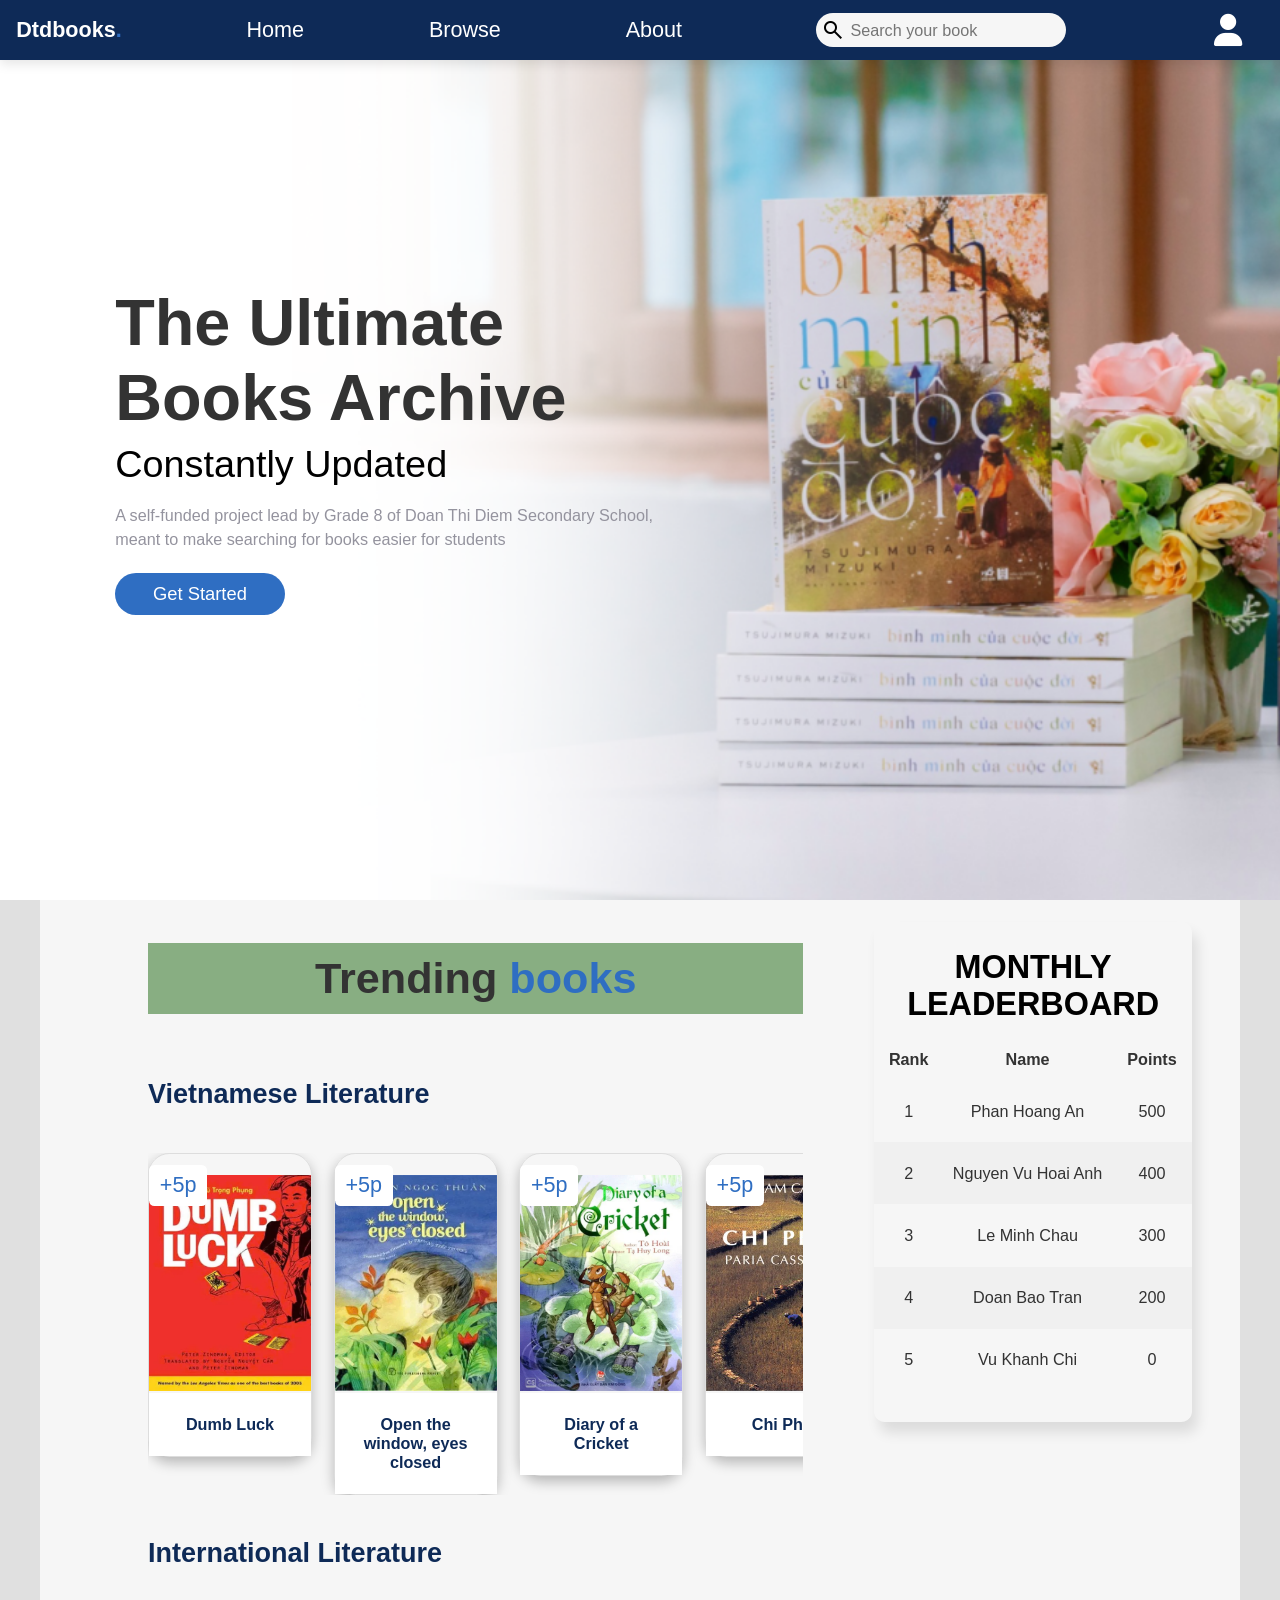
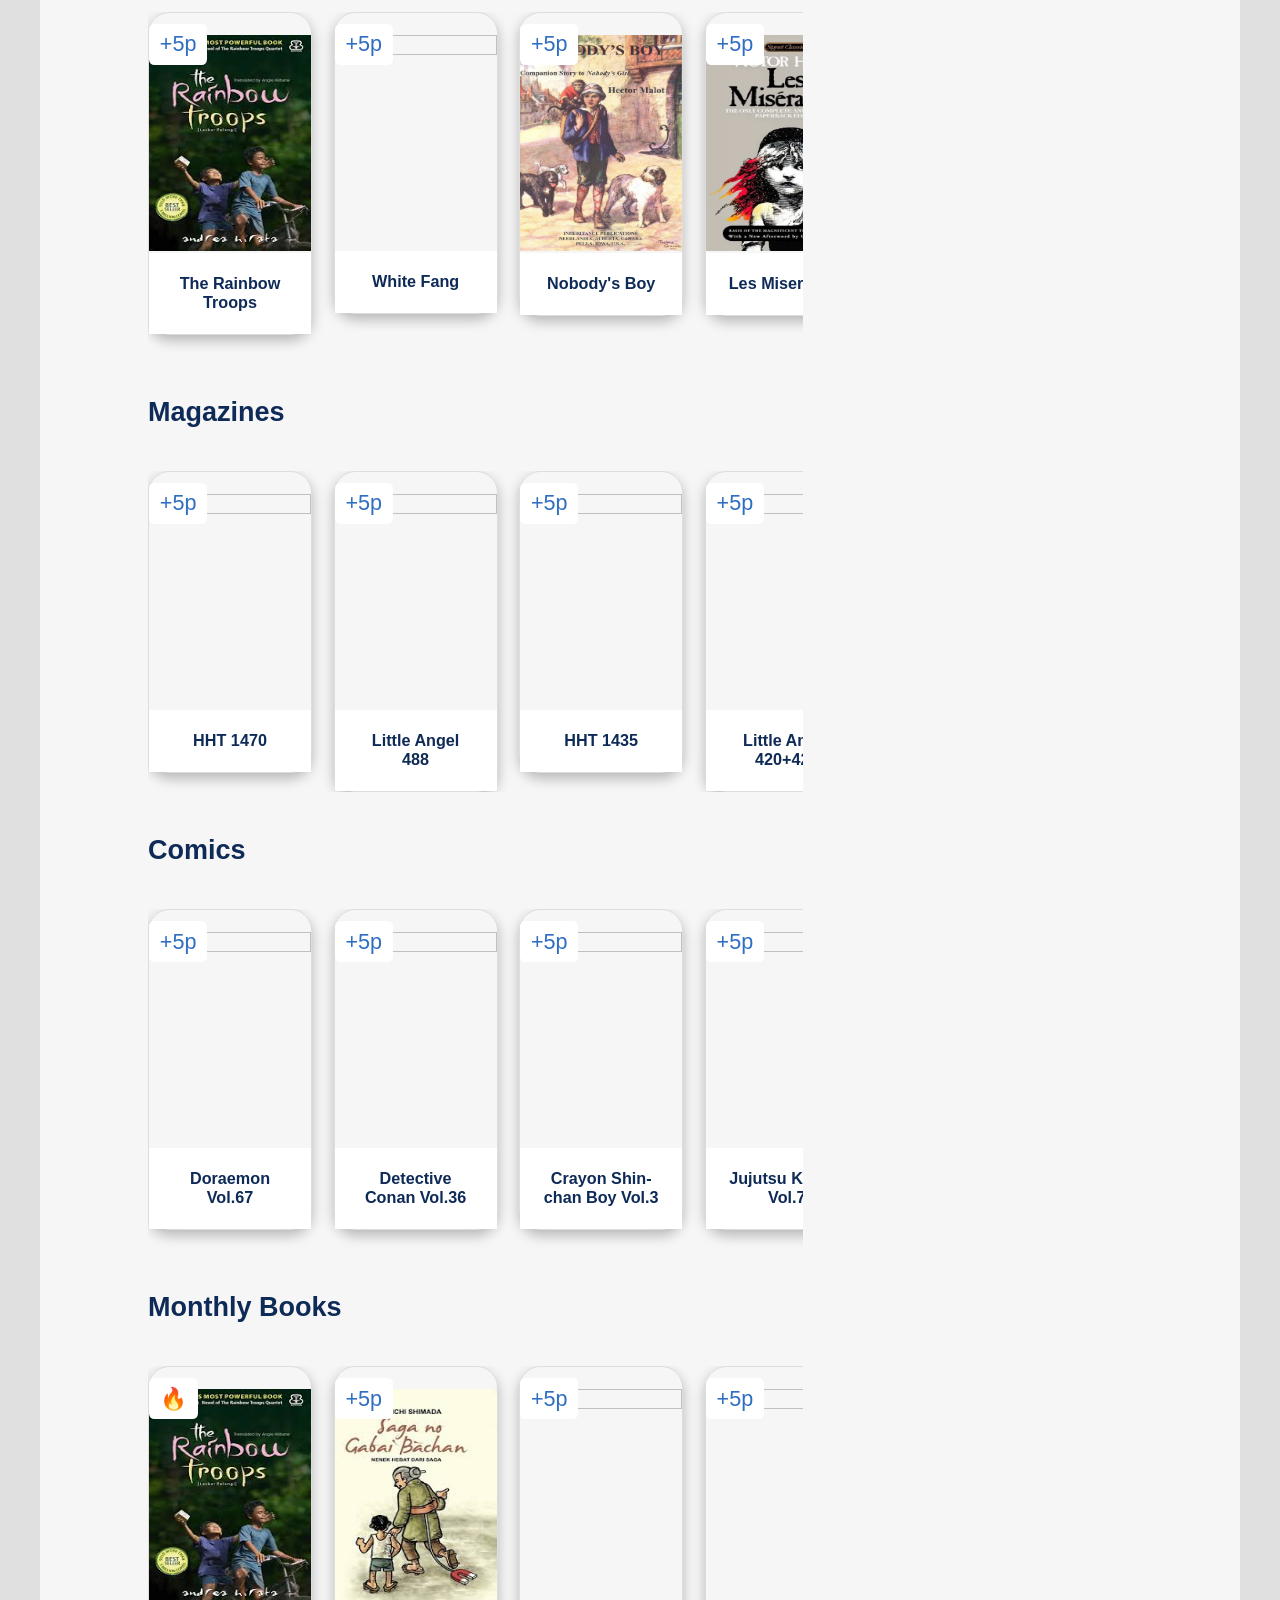
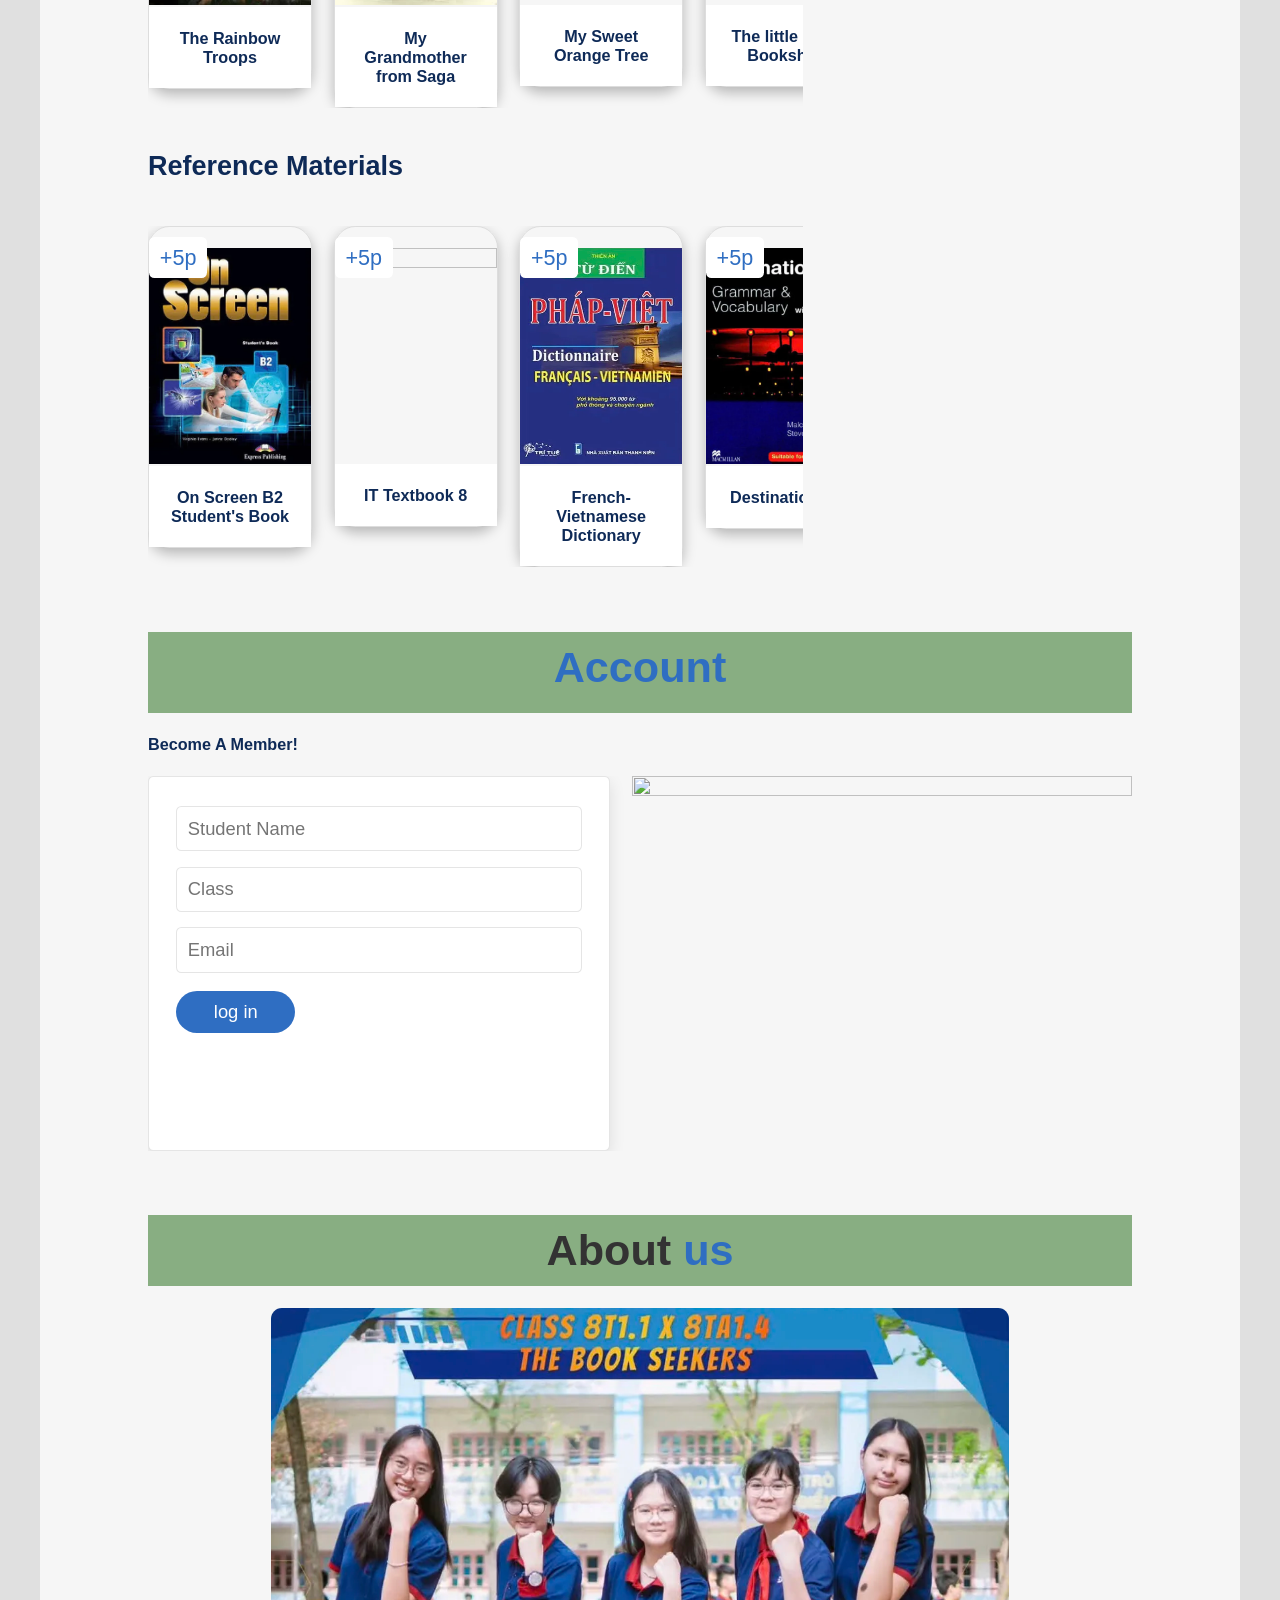
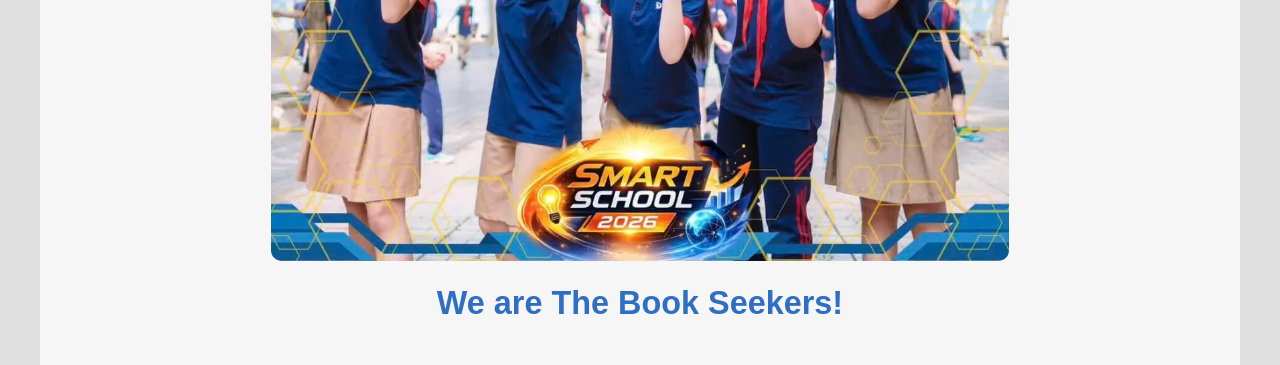
==== index.html @ 17047d12 "Add files via upload" ====
<!DOCTYPE html>
<html lang="en">

<head>
    <meta charset="UTF-8">
    <meta http-equiv="X-UA-Compatiable" content="IE=edge">
    <meta name="viewport" content="width">
    <link rel="stylesheet" href="style.css">
    <link href="https://fonts.googleapis.com/icon?family=Material+Icons" rel="stylesheet">
    <link rel="stylesheet"
        href="https://fonts.googleapis.com/css2?family=Material+Symbols+Outlined:opsz,wght,FILL,GRAD@20..48,100..700,0..1,-50..200&icon_names=search" />
<link rel="stylesheet" href="https://cdnjs.cloudflare.com/ajax/libs/font-awesome/6.5.0/css/all.min.css">



</head>
<title> alo vu a vu </title>

<body>

    <header>

        <nav class="navbar">
            <a href="#" class="logo">Dtdbooks<span>.</span></a>
            <a href="#home">Home</a>

            <div class="dropdown">
                <div class="browse">
                    <a href="#browse">Browse</a>
                </div>
                <div class="cate">

                    <a href="#viet">Vietnamese Literature</a>
                    <a href="#inter">International Literature</a>
                    <a href="#magazine">Magazines</a>
                    <a href="#com">Comics</a>

                    <a href="#month">Monthly Books</a>
                    <a href="#ref">Reference Materials</a>



                </div>


            </div>
            <a href="#about">About</a>
            <form>

                <div class="search">

                    <span class="material-symbols-outlined">search</span>
                    <input class="search-input" type="search" placeholder="Search your book">
                </div>
            </form>
            <div class="icons">
                <a href="#acc" class="fas fa-user"></a>
            </div>
        </nav>

    </header>


    <section class="home" id="home">

        <div class="content">
            <h3>The Ultimate Books Archive</h3>
            <span> Constantly Updated</span>
            <p> A self-funded project lead by Grade 8 of Doan Thi Diem Secondary School,
                meant to make searching for books easier for students
            </p>
            <a href="#acc" class="btn">Get Started</a>

        </div>

    </section>

    <div class="major">


        <section class="browse" id="browse">

            <div class="meow">
                <div class="scroll">
                    <h1 class="heading">
                        Trending <span>books</span>
                    </h1>


                    <div class="cate" id="viet">
                        <h1> Vietnamese Literature</h1>

                    </div>
                    <div class="test">

                        <div class="boxcontainer">
                            <div class="box">
                                <div class="image">
                                    <span class="quantity">+5p</span>
                                    <img src="images/luck.webp" alt="">
                                    <div class="icons">
                                    </div>
                                    <div class="content">
                                        <a href="index2.html" class=""> Detail </a>
                                        <h3> Dumb Luck</h3>



                                    </div>
                                </div>
                            </div>

                        </div>
                        <div class="boxcontainer">
                            <div class="box">
                                <div class="image">
                                    <span class="quantity">+5p</span>
                                    <img src="images/open.webp" alt="">
                                    <div class="icons">
                                    </div>
                                    <div class="content">
                                        <a href="index2.html" class=""> Detail </a>
                                        <h3> Open the window, eyes closed </h3>



                                    </div>
                                </div>
                            </div>

                        </div>
                        <div class="boxcontainer">
                            <div class="box">
                                <div class="image">
                                    <span class="quantity">+5p</span>
                                    <img src="images/diary.webp" alt="">
                                    <div class="icons">
                                    </div>
                                    <div class="content">
                                        <a href="index2.html" class=""> Detail </a>
                                        <h3> Diary of a Cricket</h3>



                                    </div>
                                </div>
                            </div>

                        </div>

                        <div class="boxcontainer">
                            <div class="box">
                                <div class="image">
                                    <span class="quantity">+5p</span>
                                    <img src="images/chipheo.jpg" alt="">
                                    <div class="icons">
                                    </div>
                                    <div class="content">
                                        <a href="#" class=""> Detail </a>
                                        <h3> Chi Pheo </h3>
                                    </div>
                                </div>
                            </div>

                        </div>

                        <div class="boxcontainer">
                            <div class="box">
                                <div class="image">
                                    <span class="quantity">+5p</span>
                                    <img src="https://cornellpress-us.imgix.net/covers/9781501778032.jpg?auto=format&w=298"
                                        alt="">
                                    <div class="icons">
                                    </div>
                                    <div class="content">
                                        <a href="#" class=""> Detail </a>
                                        <h3> Lights Out </h3>


                                    </div>
                                </div>
                            </div>
                        </div>

                        <div class="boxcontainer">
                            <div class="box">
                                <div class="image">
                                    <span class="quantity">+5p</span>
                                    <img src="https://cdn1.fahasa.com/media/catalog/product/i/_/i_see_yellow_flowers_in_the_green_grass_1_2019_02_20_10_49_32.jpg"
                                        alt="">
                                    <div class="icons">
                                    </div>
                                    <div class="content">
                                        <a href="index2.html" class=""> Detail </a>
                                        <h3> I see yellow flowers in the green grass </h3>
                                    </div>
                                </div>
                            </div>

                        </div>

                        <div class="boxcontainer">
                            <div class="box">
                                <div class="image">
                                    <span class="quantity">+5p</span>
                                    <img src="https://image.vietnamnews.vn/uploadvnnews/Article/2025/4/8/415823_5133430143132093_image.png"
                                        alt="">
                                    <div class="icons">
                                    </div>
                                    <div class="content">
                                        <a href="#" class=""> Detail </a>
                                        <h3> Tale Of Kieu </h3>
                                    </div>
                                </div>
                            </div>

                        </div>
                        <div class="boxcontainer">
                            <div class="box">
                                <div class="image">
                                    <span class="quantity">+5p</span>
                                    <img src="images/ticket.jpg" alt="">
                                    <div class="icons">
                                    </div>
                                    <div class="content">
                                        <a href="index2.html" class=""> Detail </a>
                                        <h3> Ticket to Childhood</h3>
                                    </div>
                                </div>
                            </div>

                        </div>

                        <svg xmlns="http://www.w3.org/2000/svg" height="24px" viewBox="0 -960 960 960" width="24px"
                            fill="#000000">
                            <path
                                d="m480-320 160-160-160-160-56 56 64 64H320v80h168l-64 64 56 56Zm0 240q-83 0-156-31.5T197-197q-54-54-85.5-127T80-480q0-83 31.5-156T197-763q54-54 127-85.5T480-880q83 0 156 31.5T763-763q54 54 85.5 127T880-480q0 83-31.5 156T763-197q-54 54-127 85.5T480-80Zm0-80q134 0 227-93t93-227q0-134-93-227t-227-93q-134 0-227 93t-93 227q0 134 93 227t227 93Zm0-320Z" />
                        </svg>
                    </div>
                    <div class="cate" id="inter">
                        <h1> International Literature</h1>

                    </div>

                    <div class="test">

                        <div class="boxcontainer">
                            <div class="box">
                                <div class="image">
                                    <span class="quantity">+5p</span>
                                    <img src="images/tro.jpg" alt="">
                                    <div class="icons">
                                    </div>
                                    <div class="content">
                                        <a href="index2.html" class=""> Detail </a>
                                        <h3> The Rainbow Troops</h3>



                                    </div>
                                </div>
                            </div>

                        </div>

                        <div class="boxcontainer">
                            <div class="box">
                                <div class="image">
                                    <span class="quantity">+5p</span>
                                    <img src="https://canonpress.com/cdn/shop/products/canon-classics-books-white-fang-29659360919600.jpg?v=1648601711"
                                        alt="">
                                    <div class="icons">
                                    </div>
                                    <div class="content">
                                        <a href="#" class=""> Detail </a>
                                        <h3> White Fang </h3>
                                    </div>
                                </div>
                            </div>

                        </div>
                        <div class="boxcontainer">
                            <div class="box">
                                <div class="image">
                                    <span class="quantity">+5p</span>
                                    <img src="images/boy.jpg" alt="">
                                    <div class="icons">
                                    </div>
                                    <div class="content">
                                        <a href="#" class=""> Detail </a>
                                        <h3> Nobody's Boy </h3>
                                    </div>
                                </div>
                            </div>

                        </div>
                        <div class="boxcontainer">
                            <div class="box">
                                <div class="image">
                                    <span class="quantity">+5p</span>
                                    <img src="images/les.webp" alt="">
                                    <div class="icons">
                                    </div>
                                    <div class="content">
                                        <a href="#" class=""> Detail </a>
                                        <h3> Les Miserables </h3>
                                    </div>
                                </div>
                            </div>

                        </div>
                        <div class="boxcontainer">
                            <div class="box">
                                <div class="image">
                                    <span class="quantity">+5p</span>
                                    <img src="images/tea.webp" alt="">
                                    <div class="icons">
                                    </div>
                                    <div class="content">
                                        <a href="#" class=""> Detail </a>
                                        <h3> One Liter of Tears </h3>
                                    </div>
                                </div>
                            </div>

                        </div>
                        <div class="boxcontainer">
                            <div class="box">
                                <div class="image">
                                    <span class="quantity">+5p</span>
                                    <img src="images/hary.jpg" alt="">
                                    <div class="icons">
                                    </div>
                                    <div class="content">
                                        <a href="#" class=""> Detail </a>
                                        <h3> Harry Potter and The Order Of Phoenix </h3>
                                    </div>
                                </div>
                            </div>

                        </div>

                        <div class="boxcontainer">
                            <div class="box">
                                <div class="image">
                                    <span class="quantity">+5p</span>
                                    <img src="images/pyra.webp" alt="">
                                    <div class="icons">
                                    </div>
                                    <div class="content">
                                        <a href="#" class=""> Detail </a>
                                        <h3> The Three-body Problem </h3>
                                    </div>
                                </div>
                            </div>

                        </div>

                        <div class="boxcontainer">
                            <div class="box">
                                <div class="image">
                                    <span class="quantity">+5p</span>
                                    <img src="images/idea.webp" alt="">
                                    <div class="icons">
                                    </div>
                                    <div class="content">
                                        <a href="#" class=""> Detail </a>
                                        <h3> The Shape Of Ideas </h3>


                                    </div>
                                </div>
                            </div>
                        </div>
                        <svg xmlns="http://www.w3.org/2000/svg" height="24px" viewBox="0 -960 960 960" width="24px"
                            fill="#000000">
                            <path
                                d="m480-320 160-160-160-160-56 56 64 64H320v80h168l-64 64 56 56Zm0 240q-83 0-156-31.5T197-197q-54-54-85.5-127T80-480q0-83 31.5-156T197-763q54-54 127-85.5T480-880q83 0 156 31.5T763-763q54 54 85.5 127T880-480q0 83-31.5 156T763-197q-54 54-127 85.5T480-80Zm0-80q134 0 227-93t93-227q0-134-93-227t-227-93q-134 0-227 93t-93 227q0 134 93 227t227 93Zm0-320Z" />
                        </svg>

                    </div>


                    <div class="cate" id="magazine">
                        <h1> Magazines</h1>

                    </div>
                    <div class="test">
                        <div class="boxcontainer">
                            <div class="box">
                                <div class="image">
                                    <span class="quantity">+5p</span>
                                    <img src="https://cdn.tienphong.vn/images/683c74d366f1afd7296f6153a54f32324538454b07db75593bd4dffe0b9f6c15db87296ebd557fa8237d5fbf5bb97489d2049b752b86e962960abadfe1833dd7c8085d3ff1bfcb77dbdb0f38144cab72/b31ef2cc-8835-481e-98c3-242d8e1a1d1d.png"
                                        alt="">
                                    <div class="icons">
                                    </div>
                                    <div class="content">
                                        <a href="#" class=""> Detail </a>
                                        <h3> HHT 1470 </h3>


                                    </div>
                                </div>
                            </div>
                        </div>
                        <div class="boxcontainer">
                            <div class="box">
                                <div class="image">
                                    <span class="quantity">+5p</span>
                                    <img src="https://cdn.tienphong.vn/images/a6bf4f60924201126af6849ca45a3980d222b678a5861818a459984651e42afe83f3a8da2ddb8895df883deef988b2bef3fb5b2b7feabf669f6c907433760f2b/ttn-6-9198.jpg"
                                        alt="">
                                    <div class="icons">
                                    </div>
                                    <div class="content">
                                        <a href="index2.html" class=""> Detail </a>
                                        <h3> Little Angel 488</h3>



                                    </div>
                                </div>
                            </div>

                        </div>

                        <div class="boxcontainer">
                            <div class="box">
                                <div class="image">
                                    <span class="quantity">+5p</span>
                                    <img src="https://cdn.tienphong.vn/images/a6bf4f60924201126af6849ca45a398089fa7e69b95d92baffbd81d21a34406cd1dcfc6413e3ee6627fc5b8cb1a3ce9e9a1320b1a99748bb39ddc75a52ac18b8/cover-1435-1-9962.jpg"
                                        alt="">
                                    <div class="icons">
                                    </div>
                                    <div class="content">
                                        <a href="#" class=""> Detail </a>
                                        <h3> HHT 1435</h3>
                                    </div>
                                </div>
                            </div>

                        </div>



                        <div class="boxcontainer">
                            <div class="box">
                                <div class="image">
                                    <span class="quantity">+5p</span>
                                    <img src="https://sg-test-11.slatic.net/p/573312dc82d1f3aaba6a34288b9e4ffe.jpg">
                                    <div class="icons">
                                    </div>
                                    <div class="content">
                                        <a href="#" class=""> Detail </a>
                                        <h3> Little Angel 420+421 </h3>
                                    </div>
                                </div>
                            </div>

                        </div>

                        <div class="boxcontainer">
                            <div class="box">
                                <div class="image">
                                    <span class="quantity">+5p</span>
                                    <img src="https://doccungcon.vn/wp-content/uploads/2024/07/z6462469963324_8c31281b8468ac142ddd65647955efcd.jpg"
                                        alt="">
                                    <div class="icons">
                                    </div>
                                    <div class="content">
                                        <a href="#" class=""> Detail </a>
                                        <h3> NDCH 12 </h3>
                                    </div>
                                </div>
                            </div>
                        </div>
                        <svg xmlns="http://www.w3.org/2000/svg" height="24px" viewBox="0 -960 960 960" width="24px"
                            fill="#000000">
                            <path
                                d="m480-320 160-160-160-160-56 56 64 64H320v80h168l-64 64 56 56Zm0 240q-83 0-156-31.5T197-197q-54-54-85.5-127T80-480q0-83 31.5-156T197-763q54-54 127-85.5T480-880q83 0 156 31.5T763-763q54 54 85.5 127T880-480q0 83-31.5 156T763-197q-54 54-127 85.5T480-80Zm0-80q134 0 227-93t93-227q0-134-93-227t-227-93q-134 0-227 93t-93 227q0 134 93 227t227 93Zm0-320Z" />
                        </svg>

                    </div>

                    <div class="cate" id="com">
                        <h1> Comics</h1>

                    </div>

                    <div class="test">

                        <div class="boxcontainer">
                            <div class="box">
                                <div class="image">
                                    <span class="quantity">+5p</span>
                                    <img src="https://m.media-amazon.com/images/I/81EEDbf-ScL._UF1000,1000_QL80_.jpg"
                                        alt="">
                                    <div class="icons">
                                    </div>
                                    <div class="content">
                                        <a href="index2.html" class=""> Detail </a>
                                        <h3> Doraemon Vol.67</h3>



                                    </div>
                                </div>
                            </div>

                        </div>

                        <div class="boxcontainer">
                            <div class="box">
                                <div class="image">
                                    <span class="quantity">+5p</span>
                                    <img src="https://cdn1.fahasa.com/media/flashmagazine/images/page_images/163619/2021_10_13_14_15_18_1-390x510.jpg"
                                        alt="">
                                    <div class="icons">
                                    </div>
                                    <div class="content">
                                        <a href="#" class=""> Detail </a>
                                        <h3> Detective Conan Vol.36</h3>
                                    </div>
                                </div>
                            </div>

                        </div>
                        <div class="boxcontainer">
                            <div class="box">
                                <div class="image">
                                    <span class="quantity">+5p</span>
                                    <img src="https://d29xot63vimef3.cloudfront.net/image/crayon-shin-chan/1-1.jpg"
                                        alt="">
                                    <div class="icons">
                                    </div>
                                    <div class="content">
                                        <a href="#" class=""> Detail </a>
                                        <h3> Crayon Shin-chan Boy Vol.3 </h3>
                                    </div>
                                </div>
                            </div>

                        </div>
                        <div class="boxcontainer">
                            <div class="box">
                                <div class="image">
                                    <span class="quantity">+5p</span>
                                    <img src="https://m.media-amazon.com/images/I/81+8PTZHyiL._AC_UF1000,1000_QL80_.jpg"
                                        alt="">
                                    <div class="icons">
                                    </div>
                                    <div class="content">
                                        <a href="#" class=""> Detail </a>
                                        <h3> Jujutsu Kaisen Vol.7 </h3>
                                    </div>
                                </div>
                            </div>

                        </div>
                        <div class="boxcontainer">
                            <div class="box">
                                <div class="image">
                                    <span class="quantity">+5p</span>
                                    <img src="https://encrypted-tbn0.gstatic.com/images?q=tbn:ANd9GcTlr-a3aCUBAcVHvzgT3GgNZ3cpSbAdifsqqg&s"
                                        alt="">
                                    <div class="icons">
                                    </div>
                                    <div class="content">
                                        <a href="#" class=""> Detail </a>
                                        <h3> Blue Lock Vol.6 </h3>
                                    </div>
                                </div>
                            </div>

                        </div>
                        <div class="boxcontainer">
                            <div class="box">
                                <div class="image">
                                    <span class="quantity">+5p</span>
                                    <img src="https://d28hgpri8am2if.cloudfront.net/book_images/onix/cvr9781974751815/frieren-beyond-journeys-end-vol-12-9781974751815_lg.jpg"
                                        alt="">
                                    <div class="icons">
                                    </div>
                                    <div class="content">
                                        <a href="#" class=""> Detail </a>
                                        <h3> Fieren Vol.12</h3>
                                    </div>
                                </div>
                            </div>

                        </div>

                        <div class="boxcontainer">
                            <div class="box">
                                <div class="image">
                                    <span class="quantity">+5p</span>
                                    <img src="https://cdn2.penguin.com.au/covers/original/9781646091362.jpg" alt="">
                                    <div class="icons">
                                    </div>
                                    <div class="content">
                                        <a href="#" class=""> Detail </a>
                                        <h3> The Apothecary Diaries Vol.10 </h3>
                                    </div>
                                </div>
                            </div>

                        </div>

                        <div class="boxcontainer">
                            <div class="box">
                                <div class="image">
                                    <span class="quantity">+5p</span>
                                    <img src="https://upload.wikimedia.org/wikipedia/vi/c/c7/Naruto_Volume_1_manga_cover.jpg"
                                        alt="">
                                    <div class="icons">
                                    </div>
                                    <div class="content">
                                        <a href="#" class=""> Detail </a>
                                        <h3> Naruto Vol.1 </h3>


                                    </div>
                                </div>
                            </div>
                        </div>

                        <svg xmlns="http://www.w3.org/2000/svg" height="24px" viewBox="0 -960 960 960" width="24px"
                            fill="#000000">
                            <path
                                d="m480-320 160-160-160-160-56 56 64 64H320v80h168l-64 64 56 56Zm0 240q-83 0-156-31.5T197-197q-54-54-85.5-127T80-480q0-83 31.5-156T197-763q54-54 127-85.5T480-880q83 0 156 31.5T763-763q54 54 85.5 127T880-480q0 83-31.5 156T763-197q-54 54-127 85.5T480-80Zm0-80q134 0 227-93t93-227q0-134-93-227t-227-93q-134 0-227 93t-93 227q0 134 93 227t227 93Zm0-320Z" />
                        </svg>

                    </div>



                    <div class="cate" id="month">
                        <h1> Monthly Books</h1>

                    </div>


                    <div class="test">
                        <div class="boxcontainer">
                            <div class="box">
                                <div class="image">
                                    <span class="quantity">🔥</span>
                                    <img src="images/tro.jpg" alt="">
                                    <div class="icons">
                                    </div>
                                    <div class="content">
                                        <a href="index2.html" class=""> Detail </a>
                                        <h3> The Rainbow Troops</h3>



                                    </div>
                                </div>
                            </div>

                        </div>

                        <div class="boxcontainer">
                            <div class="box">
                                <div class="image">
                                    <span class="quantity">+5p</span>
                                    <img src="images/sagaa.jpg" alt="">
                                    <div class="icons">
                                    </div>
                                    <div class="content">
                                        <a href="index2.html" class=""> Detail </a>
                                        <h3> My Grandmother from Saga </h3>
                                    </div>
                                </div>
                            </div>

                        </div>
                        <div class="boxcontainer">
                            <div class="box">
                                <div class="image">
                                    <span class="quantity">+5p</span>
                                    <img src="https://encrypted-tbn0.gstatic.com/images?q=tbn:ANd9GcTRPU1YBmTuBtHHiaC0I5-YRYXrhJ85Dbkx4Q&s"
                                        alt="">
                                    <div class="icons">
                                    </div>
                                    <div class="content">
                                        <a href="#" class=""> Detail </a>
                                        <h3> My Sweet Orange Tree </h3>
                                    </div>
                                </div>
                            </div>

                        </div>

                        <div class="boxcontainer">
                            <div class="box">
                                <div class="image">
                                    <span class="quantity">+5p</span>
                                    <img src="https://bizweb.dktcdn.net/thumb/grande/100/326/228/products/the-little-paris-bookshop-by-nina-george-bookwormhanoi.jpg?v=1665649225863"
                                        alt="">
                                    <div class="icons">
                                    </div>
                                    <div class="content">
                                        <a href="#" class=""> Detail </a>
                                        <h3> The little Paris Bookshop </h3>
                                    </div>
                                </div>
                            </div>

                        </div>

                        <div class="boxcontainer">
                            <div class="box">
                                <div class="image">
                                    <span class="quantity">+5p</span>
                                    <img src="https://encrypted-tbn0.gstatic.com/images?q=tbn:ANd9GcQ7Wo_svPwN4YYObSa07T389zizXkldLSIV2A&s"
                                        alt="">
                                    <div class="icons">
                                    </div>
                                    <div class="content">
                                        <a href="#" class=""> Detail </a>
                                        <h3> The Lost Library </h3>


                                    </div>
                                </div>
                            </div>
                        </div>
                       <svg xmlns="http://www.w3.org/2000/svg" height="24px" viewBox="0 -960 960 960" width="24px" fill="#000000"><path d="m480-320 160-160-160-160-56 56 64 64H320v80h168l-64 64 56 56Zm0 240q-83 0-156-31.5T197-197q-54-54-85.5-127T80-480q0-83 31.5-156T197-763q54-54 127-85.5T480-880q83 0 156 31.5T763-763q54 54 85.5 127T880-480q0 83-31.5 156T763-197q-54 54-127 85.5T480-80Zm0-80q134 0 227-93t93-227q0-134-93-227t-227-93q-134 0-227 93t-93 227q0 134 93 227t227 93Zm0-320Z"/></svg>


                    </div>





                    <div class="cate" id="ref">
                        <h1> Reference Materials</h1>

                    </div>

                    <div class="test">
                        <div class="boxcontainer">
                            <div class="box">
                                <div class="image">
                                    <span class="quantity">+5p</span>
                                    <img src="images/screen.webp" alt="">
                                    <div class="icons">
                                    </div>
                                    <div class="content">
                                        <a href="#" class=""> Detail </a>
                                        <h3> On Screen B2 Student's Book </h3>
                                    </div>
                                </div>
                            </div>

                        </div>


                        <div class="boxcontainer">
                            <div class="box">
                                <div class="image">
                                    <span class="quantity">+5p</span>
                                    <img src="https://cdn1.fahasa.com/media/flashmagazine/images/page_images/tin_hoc_8_ct_n3/2023_07_12_09_39_45_1-390x510.jpg"
                                        alt="">
                                    <div class="icons">
                                    </div>
                                    <div class="content">
                                        <a href="#" class=""> Detail </a>
                                        <h3> IT Textbook 8 </h3>
                                    </div>
                                </div>
                            </div>

                        </div>

                        <div class="boxcontainer">
                            <div class="box">
                                <div class="image">
                                    <span class="quantity">+5p</span>
                                    <img src="images/fre.webp" alt="">
                                    <div class="icons">
                                    </div>
                                    <div class="content">
                                        <a href="#" class=""> Detail </a>
                                        <h3> French-Vietnamese Dictionary </h3>
                                    </div>
                                </div>
                            </div>

                        </div>

                        <div class="boxcontainer">
                            <div class="box">
                                <div class="image">
                                    <span class="quantity">+5p</span>
                                    <img src="images/b2.webp" alt="">
                                    <div class="icons">
                                    </div>
                                    <div class="content">
                                        <a href="#" class=""> Detail </a>
                                        <h3> Destination B2 </h3>
                                    </div>
                                </div>
                            </div>

                        </div>



                        <div class="boxcontainer">
                            <div class="box">
                                <div class="image">
                                    <span class="quantity">+5p</span>
                                    <img src="https://encrypted-tbn0.gstatic.com/images?q=tbn:ANd9GcSLKEqlO5trPlgWidixOHK_Cze-U8W9rINq4A&s"
                                        alt="">
                                    <div class="icons">
                                    </div>
                                    <div class="content">
                                        <a href="index4.html" class=""> Detail </a>
                                        <h3> PE Textbook 8</h3>



                                    </div>
                                </div>
                            </div>

                        </div>



                        <div class="boxcontainer">
                            <div class="box">
                                <div class="image">
                                    <span class="quantity">+5p</span>
                                    <img src="images/dic.jpg" alt="">
                                    <div class="icons">
                                    </div>
                                    <div class="content">
                                        <a href="#" class=""> Detail </a>
                                        <h3> English-Vietnamese Dictionary </h3>
                                    </div>
                                </div>
                            </div>

                        </div>
                        <div class="boxcontainer">
                            <div class="box">
                                <div class="image">
                                    <span class="quantity">+5p</span>
                                    <img src="images/van.jpg" alt="">
                                    <div class="icons">
                                    </div>
                                    <div class="content">
                                        <a href="#" class=""> Detail </a>
                                        <h3> Literature Textbook 8 </h3>
                                    </div>
                                </div>
                            </div>

                        </div>

                        <div class="boxcontainer">
                            <div class="box">
                                <div class="image">
                                    <span class="quantity">+5p</span>
                                    <img src="images/jap.webp" alt="">
                                    <div class="icons">
                                    </div>
                                    <div class="content">
                                        <a href="#" class=""> Detail </a>
                                        <h3> Japanese-Vietnamese Dictionary </h3>


                                    </div>
                                </div>
                            </div>
                        </div>



                       <svg xmlns="http://www.w3.org/2000/svg" height="24px" viewBox="0 -960 960 960" width="24px" fill="#000000"><path d="m480-320 160-160-160-160-56 56 64 64H320v80h168l-64 64 56 56Zm0 240q-83 0-156-31.5T197-197q-54-54-85.5-127T80-480q0-83 31.5-156T197-763q54-54 127-85.5T480-880q83 0 156 31.5T763-763q54 54 85.5 127T880-480q0 83-31.5 156T763-197q-54 54-127 85.5T480-80Zm0-80q134 0 227-93t93-227q0-134-93-227t-227-93q-134 0-227 93t-93 227q0 134 93 227t227 93Zm0-320Z"/></svg>


                    </div>


                </div>

                <aside class="leaderboard">
                    <div class="header">
                        <h1>MONTHLY LEADERBOARD</h1>
                    </div>
                    <table>
                        <thead>
                            <tr>
                                <th>Rank </th>

                                <th>Name </th>
                                <th>Points </th>

                            </tr>
                        </thead>
                        <tbody>
                            <tr>
                                <td class="Rank">1</td>
                                <td class="Name">Phan Hoang An</td>
                                <td class="Points">500</td>
                            </tr>
                            <tr>
                                <td class="Rank">2</td>
                                <td class="Name">Nguyen Vu Hoai Anh</td>
                                <td class="Points">400</td>
                            </tr>
                            <tr>
                                <td class="Rank">3</td>
                                <td class="Name">Le Minh Chau</td>
                                <td class="Points">300</td>
                            </tr>

                            <tr>
                                <td class="Rank">4</td>
                                <td class="Name">Doan Bao Tran</td>
                                <td class="Points">200</td>
                            </tr>
                            <tr>
                                <td class="Rank">5</td>
                                <td class="Name">Vu Khanh Chi</td>
                                <td class="Points">0</td>
                            </tr>

                        </tbody>

                    </table>


                </aside>
            </div>
        </section>



        <section class="acc" id="acc">

            <h1 class="heading"> <span> Account </span> </h1>
            <h1>Become A Member!</h1>
            <div class="row">
                <div class="test">
                    <form action="">
                        <input type="text" placeholder="Student Name" class="box">
                        <input type="class" placeholder="Class" class="box">
                        <input type="email" placeholder="Email" class="box">
                        <input type="reset" value="log in" class="btn">
                    </form>
                    <div class="image">

                        <img src="https://img.freepik.com/free-vector/woman-relaxing-home-girl-drinking-hot-tea-reading-book-armchair-flat-vector-illustration-leisure-evening-literature_74855-8684.jpg" alt="">
                    </div>

                </div>


            </div>



        </section>

        <section class="about" id="about">
            <h1 class="heading"> About <span> us </span> </h1>
            <div class="row">
                <div class="video-container">
                    <video src="images/da cap 1.mov" loop autoplay muted></video>
                </div>
                <div class="piccont">
                    <img src="images/tuff.webp">
                </div>

                <div class="content">
                    <div class="title">
                        <h1> We are The Book Seekers!</h1>
                    </div>
                </div>

            </div>
        </section>


    </div>

</body>

</html>
---- style.css ----
:root {
    --navy: #0e2a57;
    --blue: #2f6ec2;
    --sky: #bba690;
    --title: #ffffff;
}

* {
    margin: 0;
    padding: 0;
    box-sizing: border-box;
    font-family: Verdana, Geneva, Tahoma, sans-serif;
    outline: none;
    border: none;
    text-decoration: none;
    transition: .2s linear;
}

html {
    font-size: 67.5%;
    scroll-behavior: smooth;
    scroll-padding-top: 6rem;
    overflow-x: hidden;
}



section {
    padding: 2rem 9%;
}

.btn {
    display: inline-block;
    margin-top: 1rem;
    border-radius: 5rem;
    background: #2f6ec2;
    color: #fff;
    padding: .9rem 3.5rem;
    cursor: pointer;
    font-size: 1.7rem;
    transition-duration: .2s;
}

.btn:hover {
    background: var(--navy);
}

.heading {
    text-align: center;
    font-size: 4rem;
    color: #333;
    padding: 1rem;
    margin: 2rem 0;
    background: rgba(55, 121, 44, 0.573)
}

.heading span {

    color: var(--blue)
}




header {
    position: fixed;
    top: 0;
    left: 0;
    right: 0;
    display: flex;
    align-items: center;
    justify-content: space-between;
    z-index: 1000;
    box-shadow: 0 .5rem 1rem rgba(0, 0, 0, 0.1);
}

header .logo {
    font-size: 3rem;
    color: #333;
    font-weight: bolder;
}


header .logo span {
    color: var(--blue);
}

.navbar {
    display: flex;
    justify-content: space-between;
    align-items: center;
    text-align: center;
    width: 100%;
    height: 60px;
    background: var(--navy);
    box-shadow: #333;
}

.navbar a {
    font-size: 2rem;
    padding: 0 1.5rem;
    color: #ffffff;
    background-color: var(--navy);
}

.navbar a:hover {
    color: var(--blue);
    transform: translateX(4px);

}

.dropdown .cate {
    transform: translateY(-199px);
    transition: all 0.4s ease;
    position: absolute;
    top: 100%;
    background-color: var(--navy);
    text-align: left;
    box-shadow: 2px 2px 5px rgba(0, 0, 0, 0.293);
    opacity: 0;
}


.navbar .dropdown:hover .cate {
    display: block;
    transform: translateY(0);
    opacity: 1;

}

.navbar .dropdown .cate a {
    display: block;
    padding: 7px 15px;

}


.icons a {
    font-size: 3rem;
    color: #ffffff;
    margin-right: 2rem;
}


header #toggler {

    display: none;
}

header .fa-bars {

    font-size: 3rem;
    color: #333;
    border-radius: .5rem;
    padding: .5rem 1.5rem;
    cursor: pointer;
    border: .1rem solid rgba(0, 0, 0, .3);
    display: none;
}

.home {
    display: flex;
    align-items: center;
    min-height: 100vh;
    background: url(images/op.webp) no-repeat;
    background-size: cover;
    background-position: center;

}

.home .content {
    max-width: 50rem;
}

.home .content h3 {
    font-size: 6rem;
    color: #333;
}

.home .content span {
    font-size: 3.5rem;
    color: var(--pink);
    padding: 1rem 0;
    line-height: 1.5;
}

.home .content p {
    font-size: 1.5rem;
    color: #94939e;
    padding: 1rem 0;
    line-height: 1.5;
}


.about .row .video-container {
    display: none;
}


.about .row .piccont {
    text-align: center;
    flex: 1 1 40px;

}

.about .row .content .title h1 {
    font-size: 3rem;
    color: var(--blue);
    padding: 2rem 0;
    text-align: center;
}

.piccont img {
    width: 75%;
    aspect-ratio: 4/3;
    border-radius: 1rem;
}


.test .boxcontainer .image .quantity {
    position: absolute;
    top: 1rem;
    padding: .7rem 1rem;
    font-size: 2rem;
    color: var(--blue);
    background: rgb(255, 255, 255);
    z-index: 1;
    border-radius: .5rem;
}

.browse .boxcontainer:hover {
    transform: scale(1.07);
    cursor: pointer;
}



.acc .row {
    display: flex;
    flex-wrap: wrap;
    gap: 1.5rem;

}

.row .test form {
    flex: 1 1 40rem;
    padding: 2rem 2.5rem;
    box-shadow: 0 .5rem 1.5rem rgba(0, 0, 0, .1);
    border: .1rem solid rgba(0, 0, 0, .1);
    background: #fff;
    border-radius: .5rem;
    max-height: fit-content;

}

.acc h1 {
    color: var(--navy);
    padding-bottom: 2rem;
}

.row .image {
    aspect-ratio: 4/3;

}

.row .image img {
    width: 500px;
    aspect-ratio: 16/9;
}

.row form .box {
    width: 100%;
    padding: 1rem;
    font-size: 1.7rem;
    color: #333;
    text-transform: none;
    border: .1rem solid rgba(0, 0, 0, .1);
    border-radius: .5rem;
    margin: .7rem 0;


}

.row form .box:focus {
    border-color: #4284ee;
}


.bcm {
    top: 0;
    left: 0;
    right: 0;
    display: flex;
    align-items: center;
    position: sticky;
    z-index: 1000;
    margin-bottom: 70px;
    justify-content: space-between;
    display: flex;
    align-items: center;
    text-align: center;
    width: 100%;
    height: 60px;
    background: var(--navy);
    box-shadow: #333;
    box-shadow: 0 .5rem 1.5rem rgba(0, 0, 0, .1);


}

.bcm .usre span {
    font-size: 2rem;
    color: #ffffff;
}

.bcm h1 {
    font-size: 3rem;
    color: #ff0000;

}

.bcm a {
    font-size: 2rem;
    padding: 0 1.5rem;
    color: #fff;
    font-weight: bold;
}

.bcm .logo span {
    color: blue;
}



.book .boxcont {
    box-shadow: 0 .5rem 1.2rem rgba(0, 0, 0, .1);
    border-radius: 2rem;
    border: .1rem solid rgba(0, 0, 0, 0.218);
    position: relative;
    display: flex;

}

.boxcont .image img {
    position: relative;
    width: 30rem;
    height: auto;
    aspect-ratio: 3/4;
    padding: 2rem;
    border-radius: 30px;
}

.boxcont .info {
    position: relative;
    font-size: 2rem;
    padding: 2rem;

}

.info .rating {
    padding: 1rem 0;
    position: relative;
    color: #ff7b00e1;


}

.boxcont .code {
    font-size: 4rem;
    display: flex;
    color: var(--blue);
    padding-top: 2rem;
}

.boxcont .info .guide a {
    position: relative;
    font-size: 2rem;
    color: var(--blue);
    padding-top: 5rem;

}

.boxcont .info .guide:hover a {
    color: #ff0000;
}

.info .sum h3 {
    padding: 1rem 0;
    padding-top: 3rem;

}

.info .sum .show p {
    position: relative;
    background-color: #ffffff;
    font-size: 1.5rem;
    padding: 1rem;
    box-shadow: 0 .5rem 1.2rem rgba(0, 0, 0, .1);

}

.book .info .author span {
    color: #0e2a57;
    padding: 3rem 0;
    position: relative;
}

.info .sum .show p span {
    color: #ff0000;
}

.info .sum .no p {
    display: none;
    position: absolute;
    background-color: #ffffff;
    font-size: 1.5rem;
    padding: 1rem;
    transform: translateY(-12px);
    box-shadow: 0 .5rem 1.2rem rgba(0, 0, 0, .1);

}

.info .sum:hover .no p {
    display: flex;
    transition: cubic-bezier(0.075, 0.82, 0.165, 1);
}

.book {
    position: relative;
    margin-top: -40px;
}


.book .review h1 {
    font-size: 4rem;
    padding: 1rem 0;
    padding-top: 5rem;
}

.book .review {
    display: flex;
    justify-content: space-between;
    align-items: center;
}

.book .review .star span {
    position: relative;
    font-size: 3rem;
    padding: 1rem 0;
    padding-top: 3rem;
    color: rgba(255, 123, 0, 0.881);

}


.comment {
    margin-bottom: 50px;
    box-shadow: 0 .5rem 1.2rem rgba(0, 0, 0, .1);
    border-radius: 2rem;
    border: .1rem solid rgba(0, 0, 0, .1);
    margin-top: 50px;

    padding: 1rem;
    border-radius: 12px;
}

.comment .up {
    display: flex;
    justify-content: space-between;
    position: relative;
}


.comment .up .username span {
    padding-left: 1rem;
    font-size: 25px;
    font-weight: bold;
    color: #e97373;
}

.comment .up .username1 span {
    padding-left: 1rem;
    font-size: 25px;
    font-weight: bold;
    color: #627fb9;
}

.comment .text p {
    font-size: 2rem;
    position: relative;
    padding: 1rem;
}

.comment .up .star {
    position: relative;
    padding: 1rem;
    color: rgba(255, 123, 0, 0.881);
}

.up .star span {
    font-size: 2rem;
}


.guide img {
    aspect-ratio: 16/9;
    border-radius: 15px;
}


.section1 {
    display: flex;
    flex-direction: row-reverse;
}

.image1 img {
    max-width: 500px;
    position: relative;
    display: flex;
}

.text1 p {
    font-size: 2rem;
    max-width: 500px;
    padding-right: 2rem;
}

.title1 h1 {
    text-align: center;
    font-size: 39px;
    color: var(--title);
    padding-right: 2rem;


}






.section2 {
    display: flex;
    padding: 3rem 0;
}

.image2 img {
    max-width: 500px;
    position: relative;
    display: flex;

}

.text2 p {
    font-size: 2rem;
    max-width: 500px;
    padding-left: 4rem;
}

.title2 h1 {
    text-align: center;
    font-size: 39px;
    color: var(--title);
    padding-left: 2rem;
}





.section3 {
    display: flex;
}

.s3a {
    display: flex;
}

.s3a .title h1 {
    text-align: center;
    font-size: 39px;
    color: var(--title);
    padding-left: 2rem;

}


.s3a .text p {
    font-size: 2rem;
    max-width: 500px;
    padding-right: 2rem;

}

.s3a .title h1 {
    text-align: center;
    font-size: 30px;
    color: var(--title);
    padding-right: rem;
    text-align: left;
}


.s3b .title h1 {
    text-align: center;
    font-size: 30px;
    color: var(--title);
    padding-left: 2rem;
    text-align: left;
}

.s3a .text p {
    position: relative;
    color: #000000;
    font-size: 1.5rem;
    padding-left: 2rem;
    max-width: 250px;
}

.s3a .image img {
    width: 250px;
}

.s3b {
    display: flex;
    transform: translateX(2rem);
}

.s3b .text p {
    position: relative;
    color: #000000;
    font-size: 1.5rem;
    padding-left: 2rem;
    max-width: 250px;
}

.s3b .image img {
    width: 250px;
}



.section4 {
    display: flex;
    padding: 3rem 0;
    flex-direction: row-reverse;
}

.section4 .image img {
    max-width: 500px;
    position: relative;
    display: flex;
}

.section4 .text p {
    font-size: 2rem;
    max-width: 500px;
    padding-right: 2rem;
    text-align: left;

}

.section4 .title h1 {
    text-align: center;
    font-size: 39px;
    color: var(--title);
    padding-right: 2rem;
    text-align: left;

}

.section1 {
    padding: 3rem;
    box-shadow: .5rem 1rem 1.2rem rgb(0, 0, 0, .3);
    border-radius: 2rem;
    background-color: var(--sky);

}

.section2 {
    margin-top: 2rem;
    padding: 3rem;
    box-shadow: .5rem 1rem 1.2rem rgb(0, 0, 0, .3);
    border-radius: 2rem;
    background-color: var(--sky);
}

.section3 {
    margin-top: 2rem;
    padding: 2rem 3rem;
    box-shadow: .5rem 1rem 1.2rem rgb(0, 0, 0, .3);
    border-radius: 2rem;
    background-color: var(--sky);
}

.section4 {
    margin-top: 2rem;

    padding: 3rem;
    box-shadow: .5rem 1rem 1.2rem rgb(0, 0, 0, .3);
    border-radius: 2rem;
    background-color: var(--sky);
}

.end h1 {
    font-size: 5rem;
    text-align: center;
}

.mmb {
    text-align: center;
    padding: 2rem;
}

.search {
    width: max-content;
    position: relative;
    display: flex;
    align-items: center;
    padding: .5rem;
    border-radius: 28px;
    background: #f6f6f6;
    margin-right: 6rem;
    transform: translateX(25px);
}

.search-input {
    font-size: 1.5rem;
    margin-left: .5rem;
    outline: none;
    border: none;
    background-color: #f6f6f6;
    display: flex;
    position: relative;
}

.boxcontainer .box .image span {

    display: non;
}

.boxcontainer .box .image .content a {
    align-items: center;
    text-align: center;
    height: 5rem;
    font-size: 2rem;
    width: 100%;
    background: var(--blue);
    color: #fff;
    padding: 1rem;
    position: absolute;
    left: 0;


}

.boxcontainer .box:hover .image .content a {

    transform: translateY(-50px);

}

.image .content h3 {
    font-size: 1.5rem;
    color: var(--navy);
    padding-top: 2rem;
    font-weight: bolder;
    padding: 2rem;
    z-index: 3;
    position: relative;
    background: white;

}


.boxcontainer .box .image .content a:hover {
    background-color: #0e2a57;
}

.test .boxcontainer {
    flex: 1 1 30rem;
    box-shadow: 0 .5rem 1.2rem rgba(0, 0, 0, 0.264);
    border-radius: 2rem;
    border: .1rem solid rgba(0, 0, 0, .1);
    position: relative;
    height: 100%;

}

.browse .boxcontainer .image img {
    width: 15rem;
    height: auto;
    aspect-ratio: 3/4;
}

.browse .boxcontainer .image {
    width: 100%;
    position: relative;
    text-align: center;
    padding-top: 2rem;
    overflow: hidden;

}

.test {
    display: flex;
    gap: 2rem;
    overflow: scroll;
}

.browse .cate h1 {
    font-size: 2.5rem;
    padding: 4rem 0;
    color: #0e2a57;
}

.scroll {
    padding-right: 1rem;
    min-width: 0;
}


body {
    background-color: #e0e0e0;

}

.major {
    background-color: #f6f6f6;
    width: 1200px;
    margin: 0 auto;
}

.meow {
    display: flex;
}

.leaderboard {
    transform: translateX(60px);
    min-width: 250px;
    width: 100%;
    box-shadow: .5rem 1rem 1.2rem rgba(0, 0, 0, 0.104);
    border-radius: 1rem;
    padding: 1rem 0;
    justify-content: center;
    text-align: center;
    max-height: 500px;
    position: sticky;

    top: 50px;
}

table {
    border-collapse: collapse;
    width: 100%;


}

th {

    padding: 1rem;
}

tr {
    font-size: 1.5rem;
    background: #f6f6f6;
    color: #333;
}

tr:nth-child(even) {
    font-size: 1.5em;
    background-color: #f0f0f0;
}


td {
    padding: 2rem 0;
}

.leaderboard .header h1 {
    font-size: 3rem;
    text-align: center;
    padding: 1.5rem;
}

svg {
    width: 8%;
    height: auto;
    flex-shrink: 0;
    transform: translateY(-20px);
    transform: translateX(-10px);
}

svg:hover {

    width: 9%;
    height: auto;
    cursor: pointer;
}
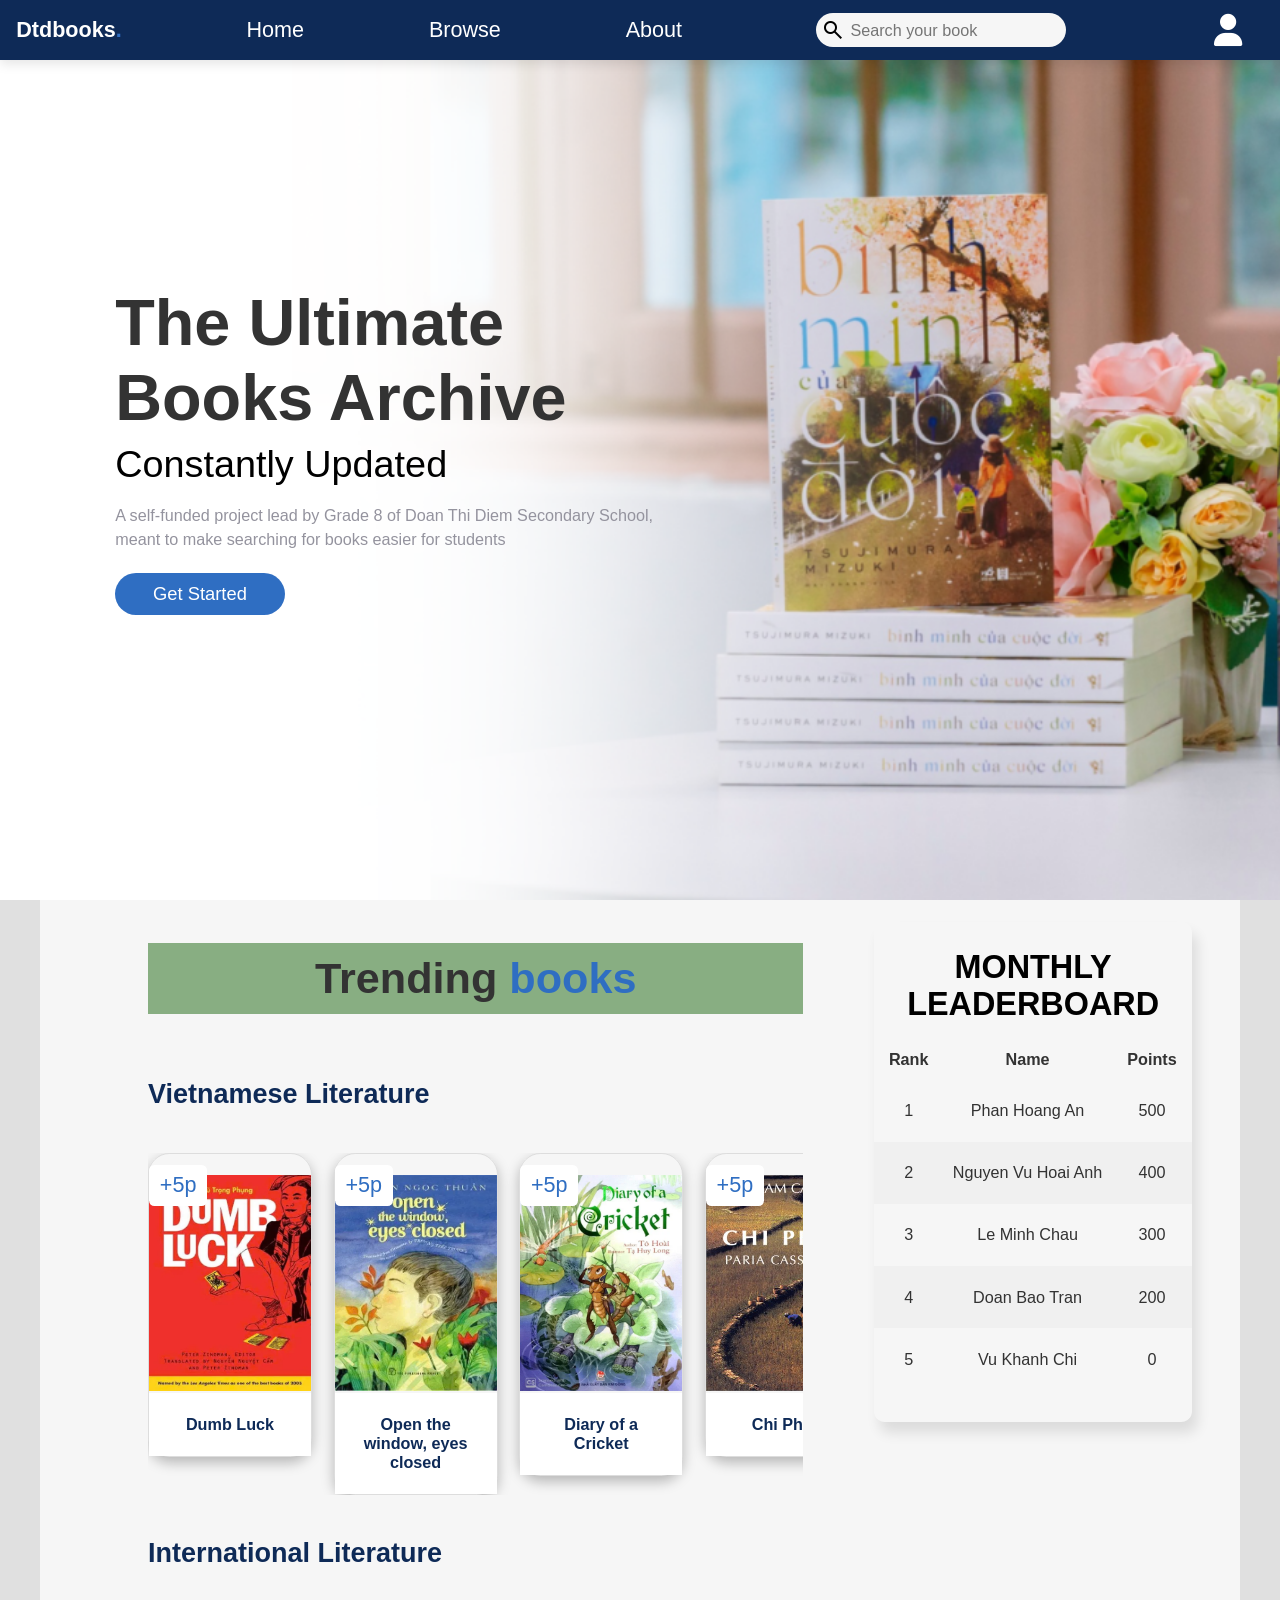
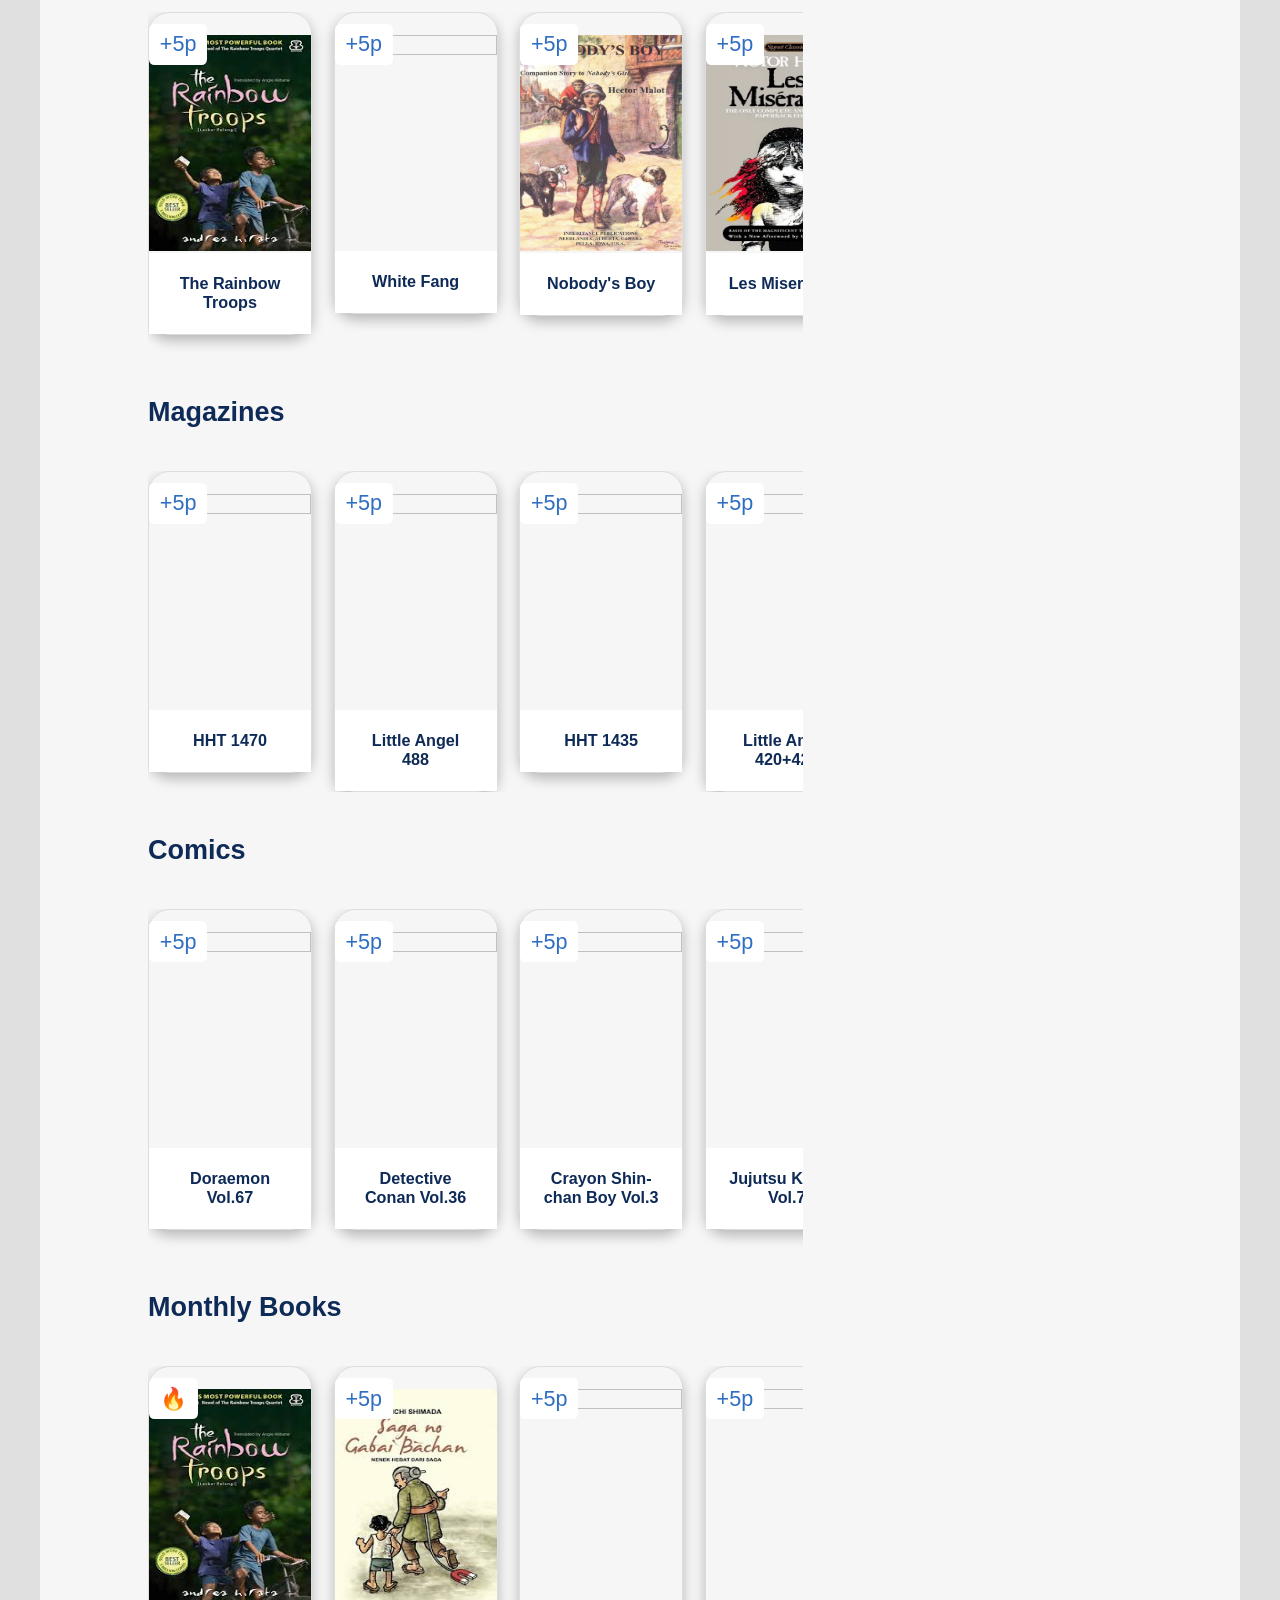
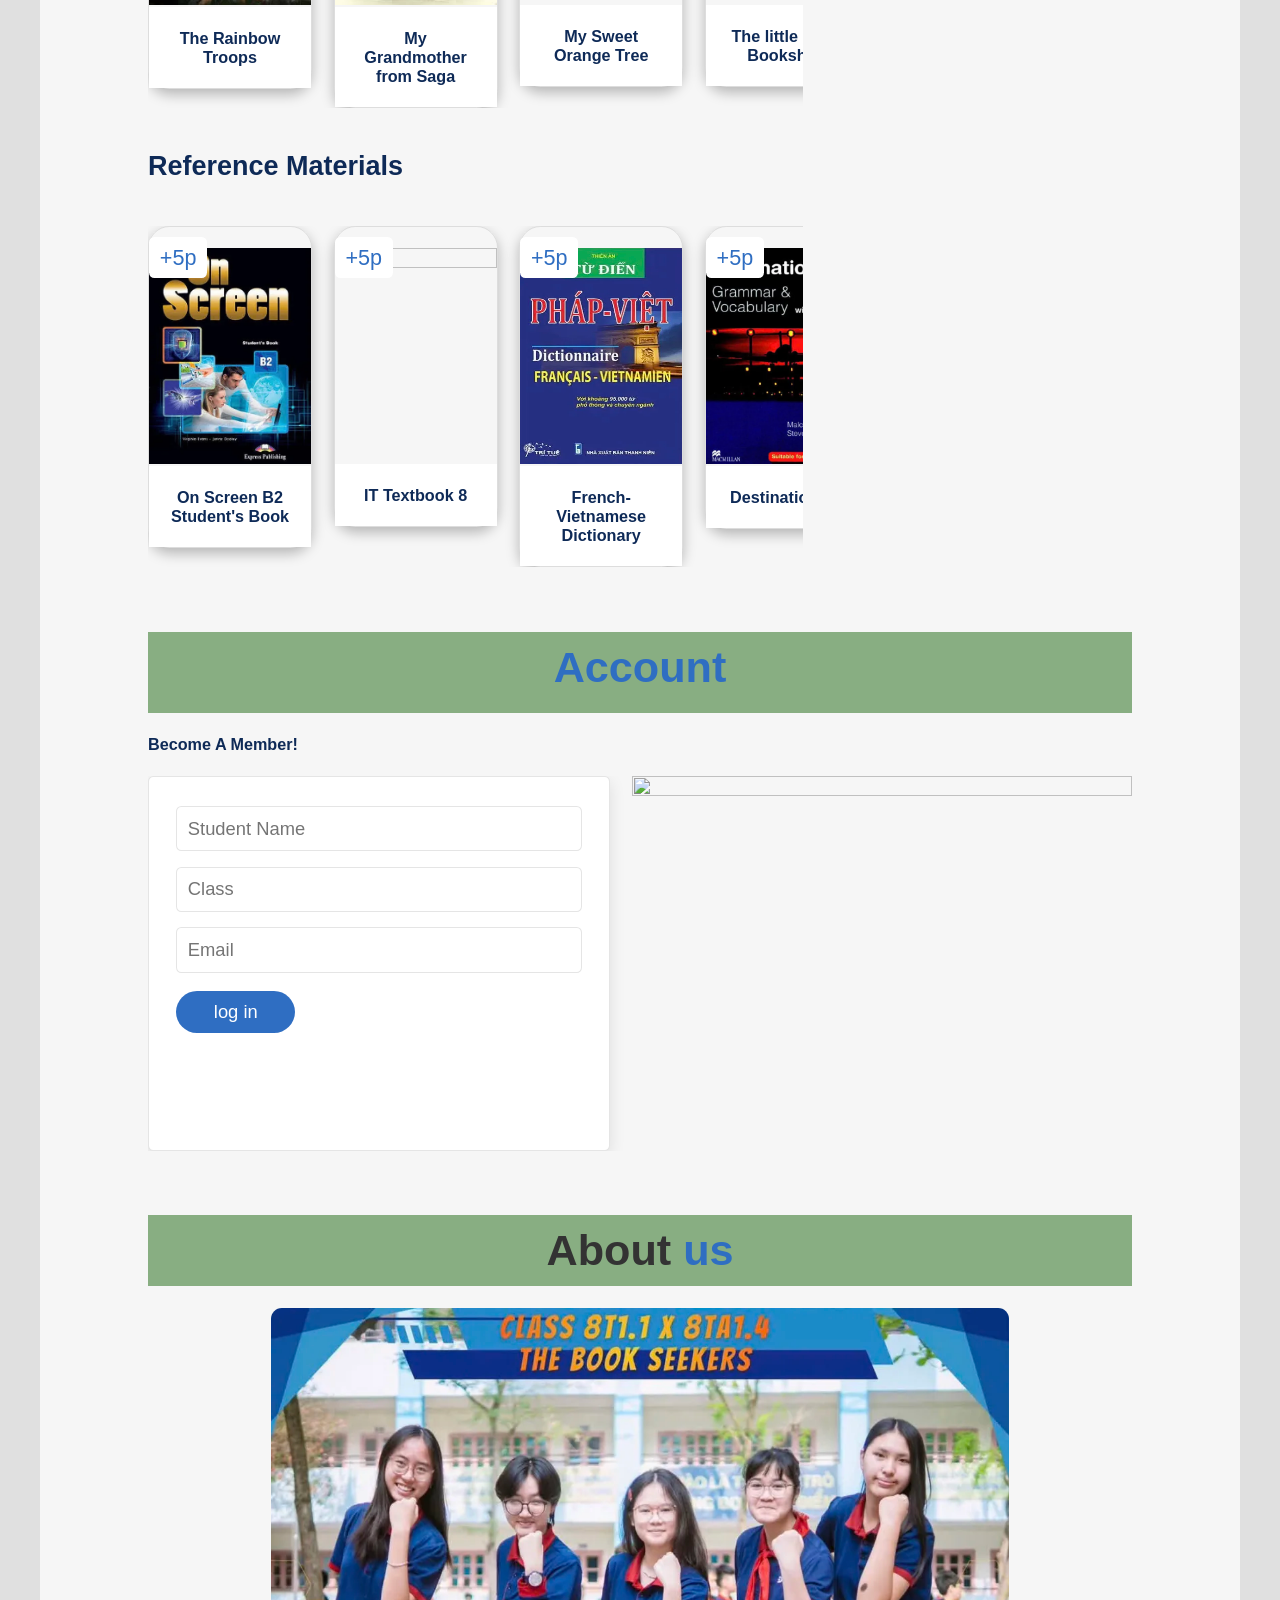
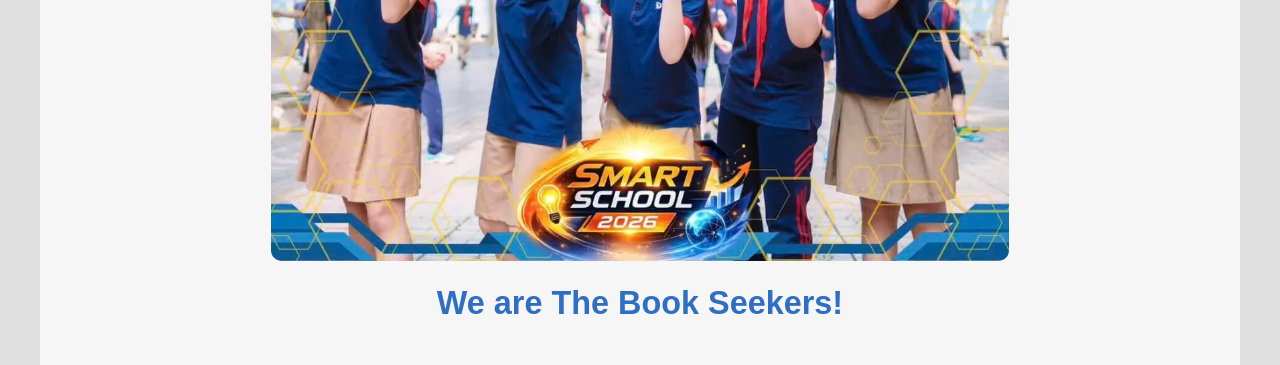
==== commit b0e0b07a: "Update index.html" ====
--- a/index.html
+++ b/index.html
@@ -14,7 +14,7 @@
 
 
 </head>
-<title> alo vu a vu </title>
+<title> DtdBooks </title>
 
 <body>
 
@@ -991,4 +991,4 @@
 
 </body>
 
-</html>+</html>
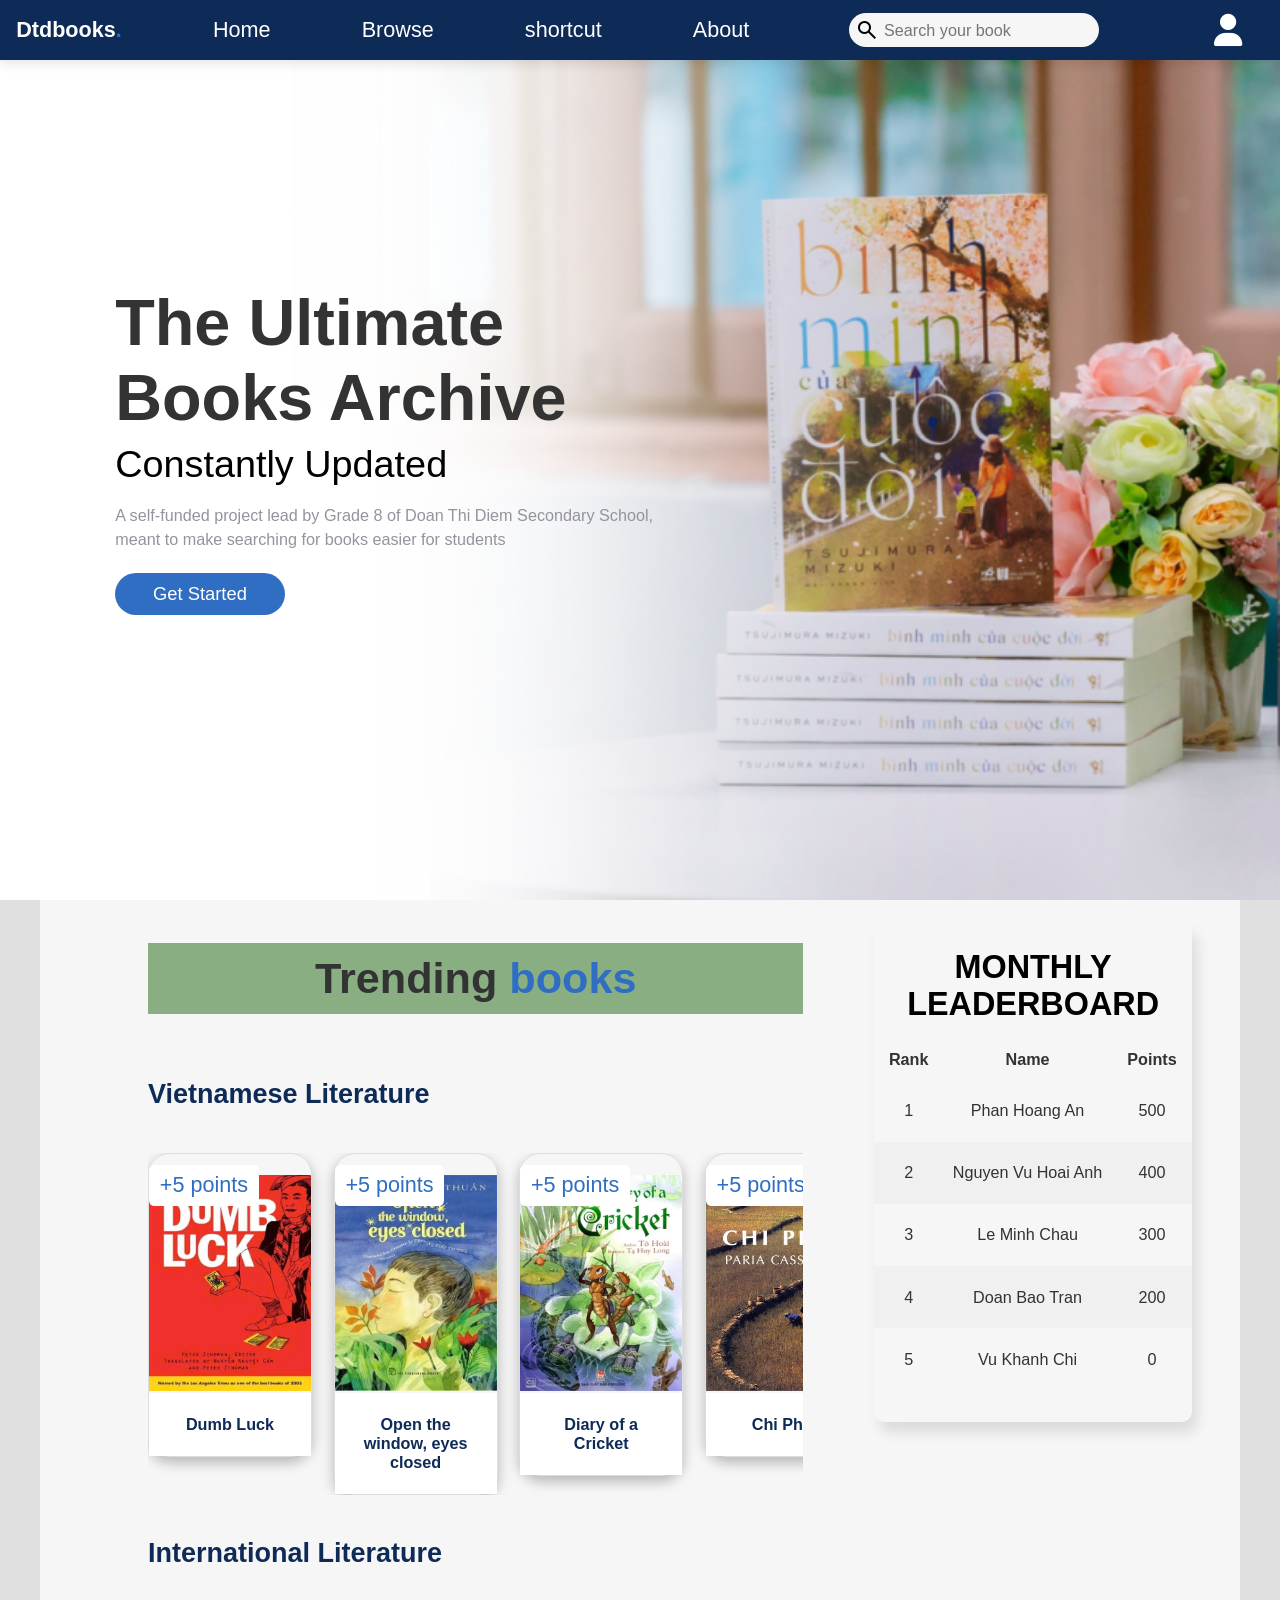
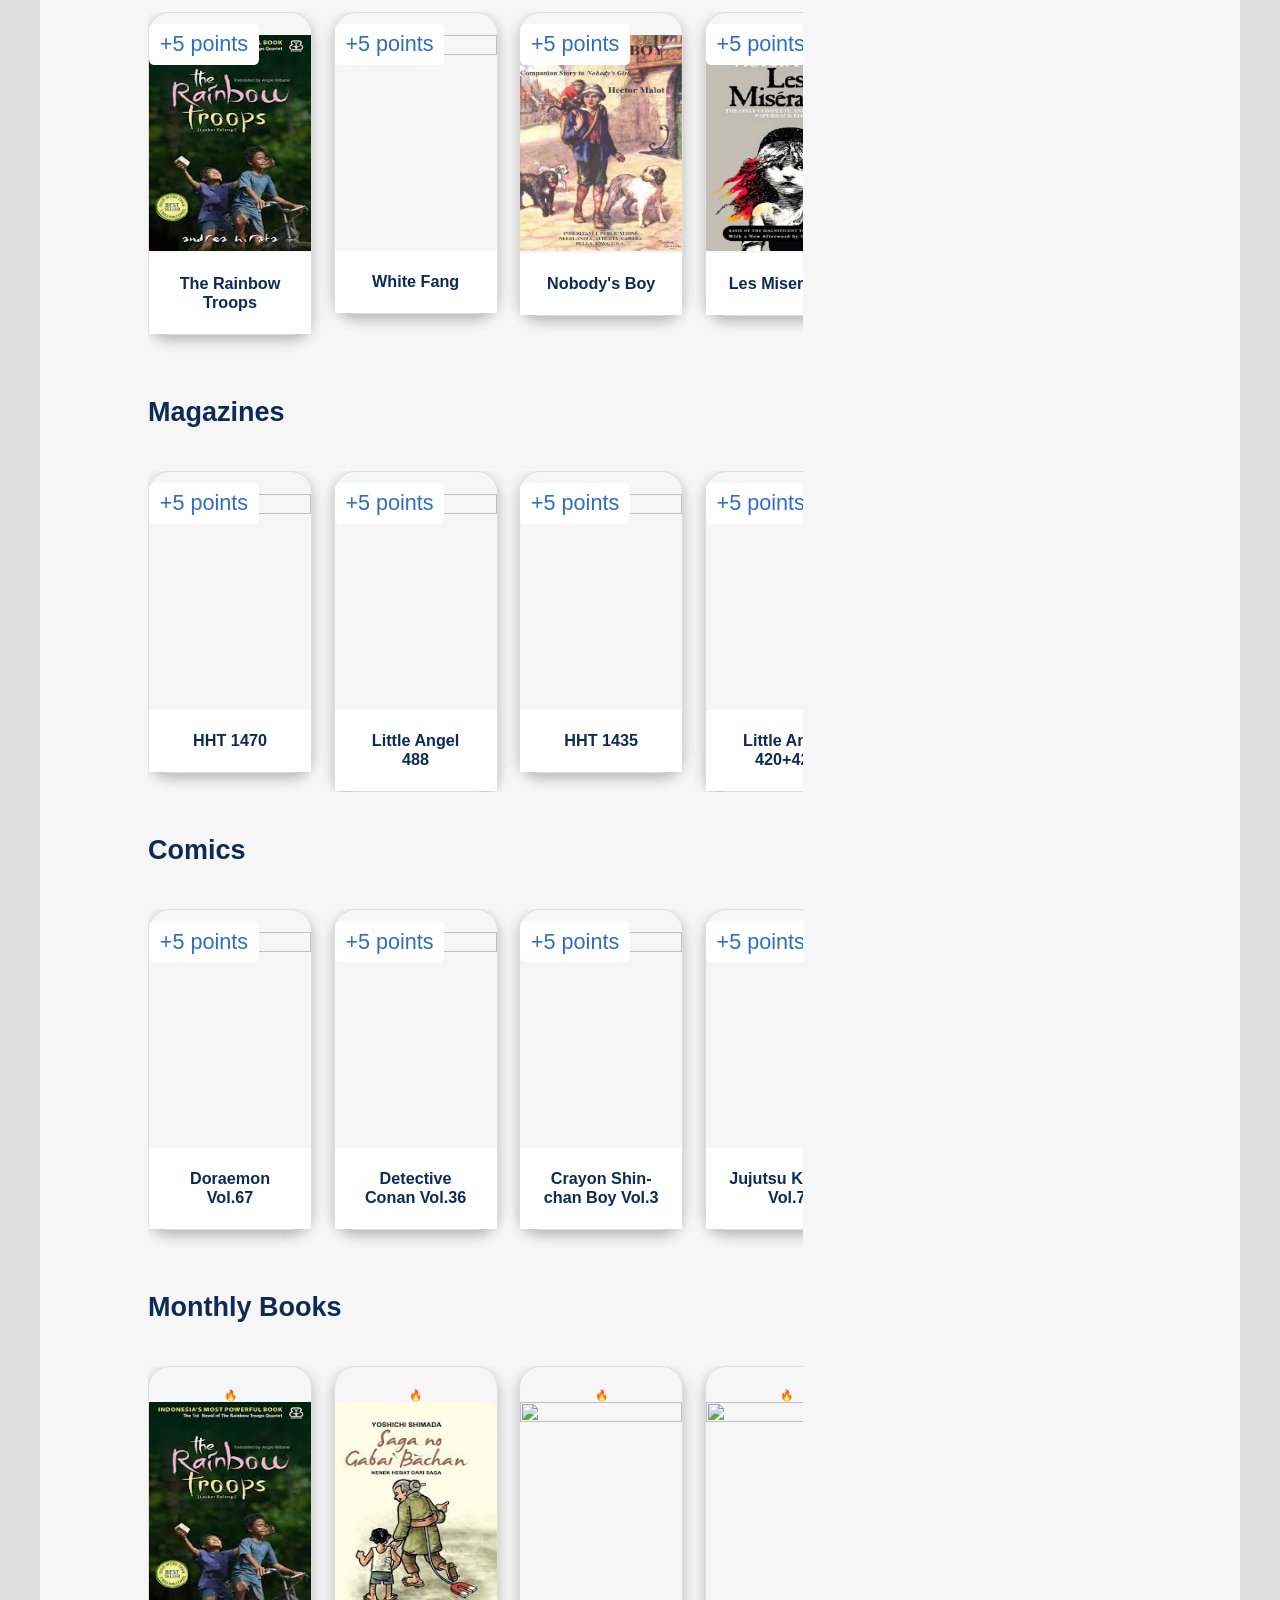
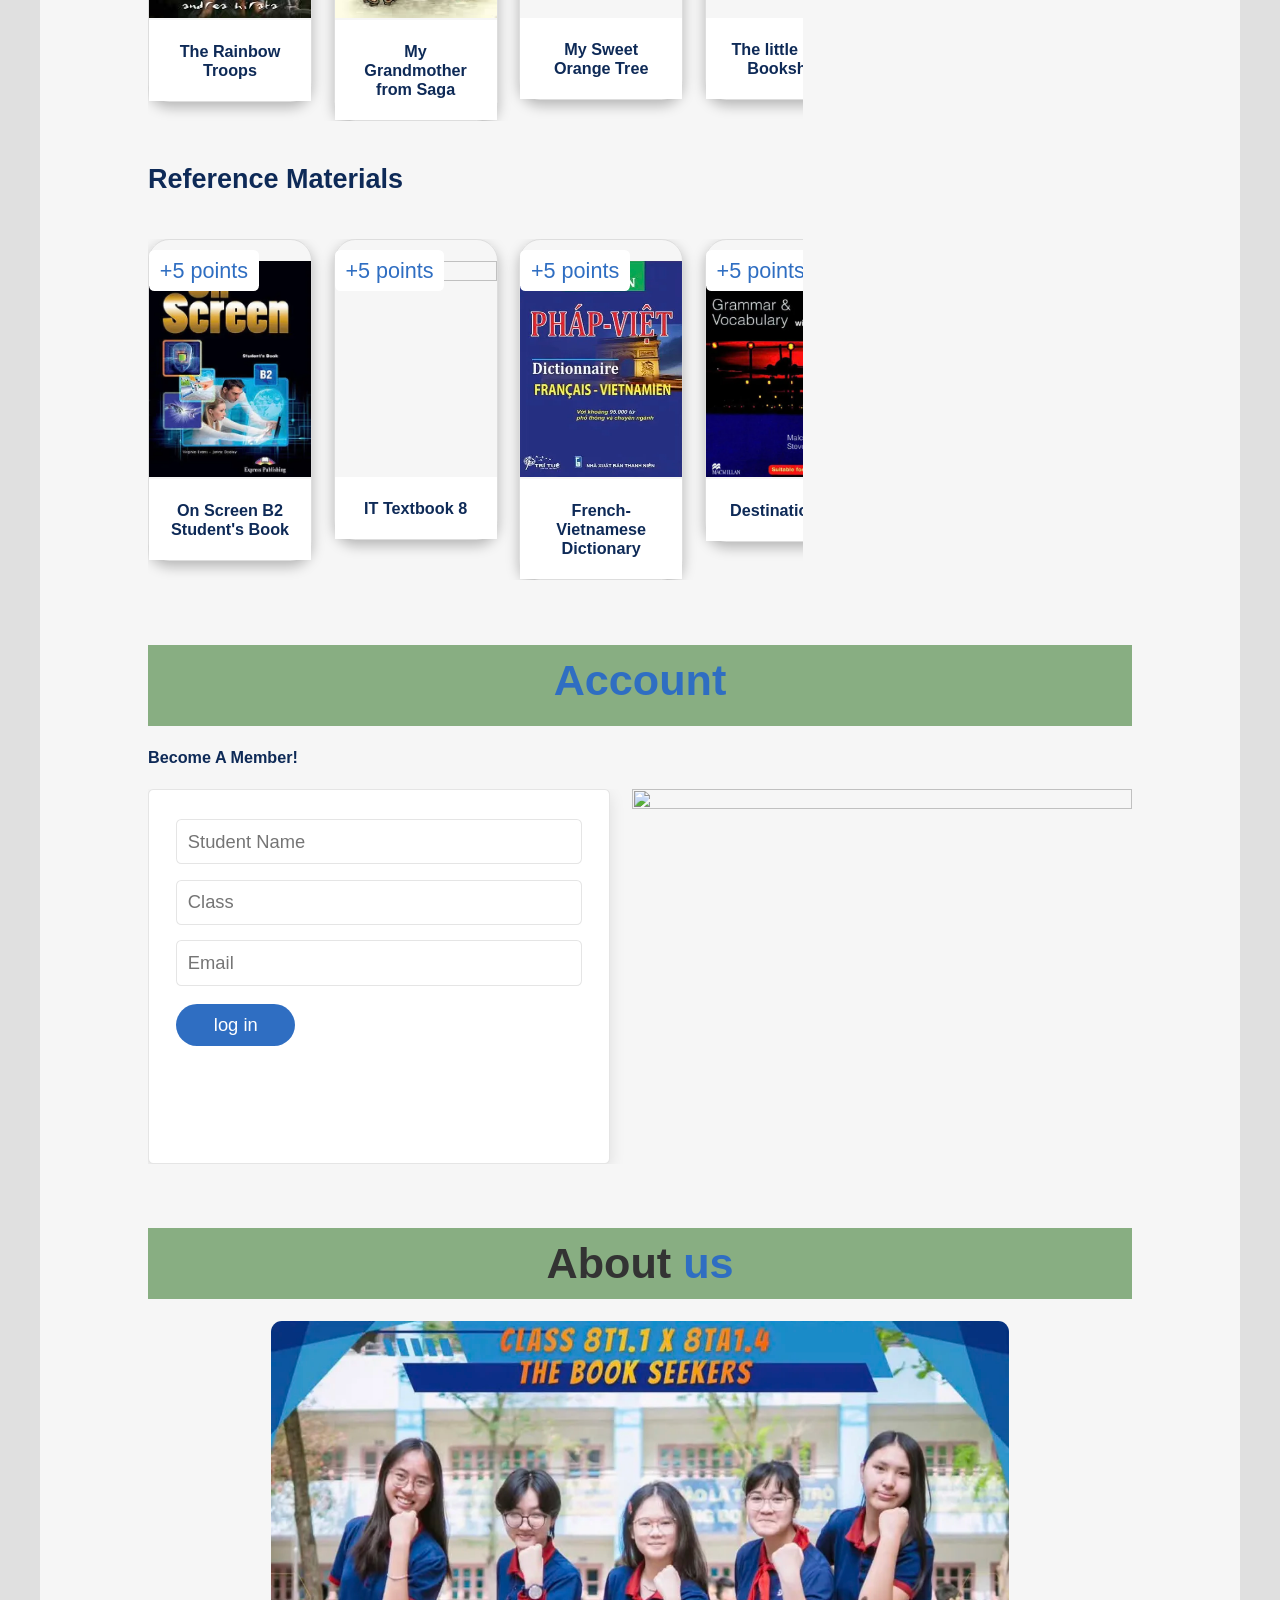
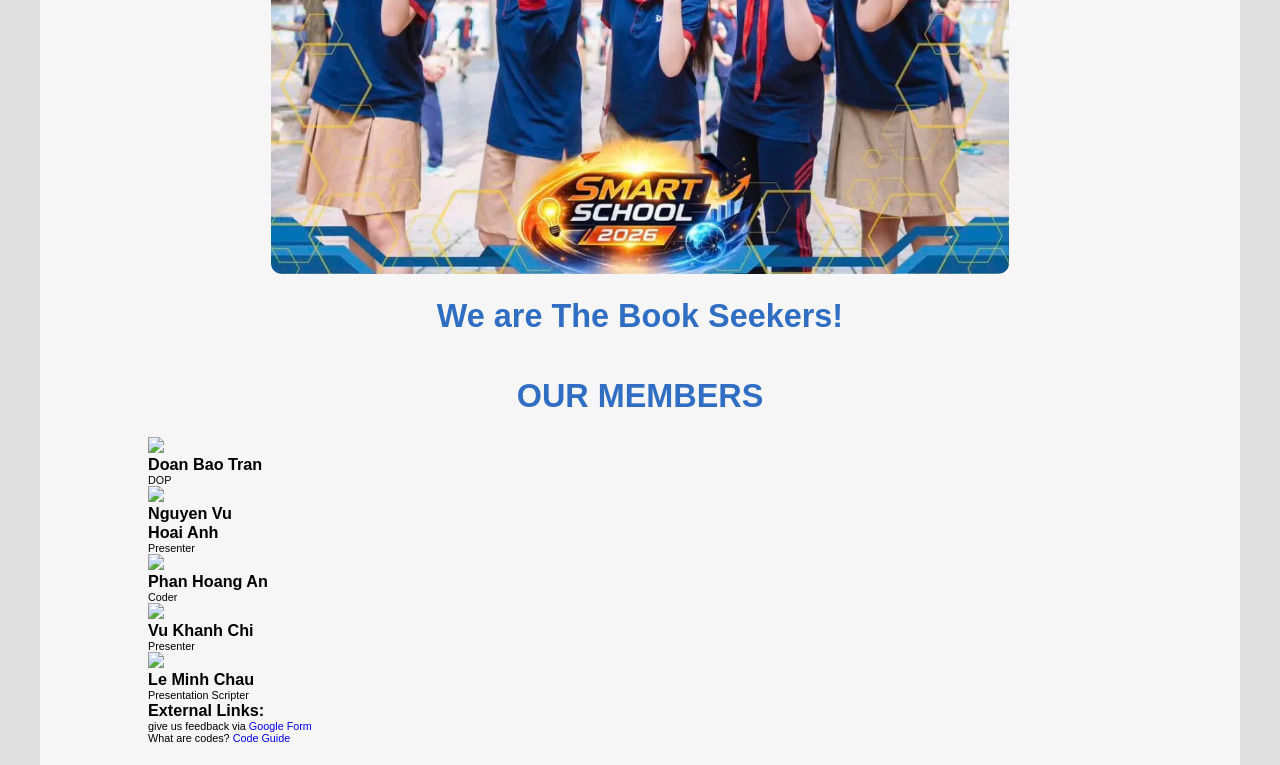
==== commit 6bd30dc7: "Update index.html" ====
--- a/index.html
+++ b/index.html
@@ -9,12 +9,12 @@
     <link href="https://fonts.googleapis.com/icon?family=Material+Icons" rel="stylesheet">
     <link rel="stylesheet"
         href="https://fonts.googleapis.com/css2?family=Material+Symbols+Outlined:opsz,wght,FILL,GRAD@20..48,100..700,0..1,-50..200&icon_names=search" />
-<link rel="stylesheet" href="https://cdnjs.cloudflare.com/ajax/libs/font-awesome/6.5.0/css/all.min.css">
+    <link rel="stylesheet" href="https://cdnjs.cloudflare.com/ajax/libs/font-awesome/6.5.0/css/all.min.css">
 
 
 
 </head>
-<title> DtdBooks </title>
+<title> alo vu a vu </title>
 
 <body>
 
@@ -41,21 +41,34 @@
 
 
                 </div>
-
-
-            </div>
-            <a href="#about">About</a>
-            <form>
-
-                <div class="search">
-
-                    <span class="material-symbols-outlined">search</span>
-                    <input class="search-input" type="search" placeholder="Search your book">
+</div>
+
+                <div class="dropdown">
+                    <div class="browse">
+                        <a href="#browse">shortcut</a>
+                    </div>
+                    <div class="cate">
+
+                        <a href="index2.html">books</a>
+                        <a href="index3.html">code guide</a>
+
+
+                    </div>
+
+
                 </div>
-            </form>
-            <div class="icons">
-                <a href="#acc" class="fas fa-user"></a>
-            </div>
+                <a href="#about">About</a>
+                <form>
+
+                    <div class="search">
+
+                        <span class="material-symbols-outlined">search</span>
+                        <input class="search-input" type="search" placeholder="Search your book">
+                    </div>
+                </form>
+                <div class="icons">
+                    <a href="#acc" class="fas fa-user"></a>
+                </div>
         </nav>
 
     </header>
@@ -96,7 +109,7 @@
                         <div class="boxcontainer">
                             <div class="box">
                                 <div class="image">
-                                    <span class="quantity">+5p</span>
+                                    <span class="quantity">+5 points</span>
                                     <img src="images/luck.webp" alt="">
                                     <div class="icons">
                                     </div>
@@ -114,7 +127,7 @@
                         <div class="boxcontainer">
                             <div class="box">
                                 <div class="image">
-                                    <span class="quantity">+5p</span>
+                                    <span class="quantity">+5 points</span>
                                     <img src="images/open.webp" alt="">
                                     <div class="icons">
                                     </div>
@@ -132,7 +145,7 @@
                         <div class="boxcontainer">
                             <div class="box">
                                 <div class="image">
-                                    <span class="quantity">+5p</span>
+                                    <span class="quantity">+5 points</span>
                                     <img src="images/diary.webp" alt="">
                                     <div class="icons">
                                     </div>
@@ -151,7 +164,7 @@
                         <div class="boxcontainer">
                             <div class="box">
                                 <div class="image">
-                                    <span class="quantity">+5p</span>
+                                    <span class="quantity">+5 points</span>
                                     <img src="images/chipheo.jpg" alt="">
                                     <div class="icons">
                                     </div>
@@ -167,7 +180,7 @@
                         <div class="boxcontainer">
                             <div class="box">
                                 <div class="image">
-                                    <span class="quantity">+5p</span>
+                                    <span class="quantity">+5 points</span>
                                     <img src="https://cornellpress-us.imgix.net/covers/9781501778032.jpg?auto=format&w=298"
                                         alt="">
                                     <div class="icons">
@@ -185,7 +198,7 @@
                         <div class="boxcontainer">
                             <div class="box">
                                 <div class="image">
-                                    <span class="quantity">+5p</span>
+                                    <span class="quantity">+5 points</span>
                                     <img src="https://cdn1.fahasa.com/media/catalog/product/i/_/i_see_yellow_flowers_in_the_green_grass_1_2019_02_20_10_49_32.jpg"
                                         alt="">
                                     <div class="icons">
@@ -202,7 +215,7 @@
                         <div class="boxcontainer">
                             <div class="box">
                                 <div class="image">
-                                    <span class="quantity">+5p</span>
+                                    <span class="quantity">+5 points</span>
                                     <img src="https://image.vietnamnews.vn/uploadvnnews/Article/2025/4/8/415823_5133430143132093_image.png"
                                         alt="">
                                     <div class="icons">
@@ -218,7 +231,7 @@
                         <div class="boxcontainer">
                             <div class="box">
                                 <div class="image">
-                                    <span class="quantity">+5p</span>
+                                    <span class="quantity">+5 points</span>
                                     <img src="images/ticket.jpg" alt="">
                                     <div class="icons">
                                     </div>
@@ -247,7 +260,7 @@
                         <div class="boxcontainer">
                             <div class="box">
                                 <div class="image">
-                                    <span class="quantity">+5p</span>
+                                    <span class="quantity">+5 points</span>
                                     <img src="images/tro.jpg" alt="">
                                     <div class="icons">
                                     </div>
@@ -266,7 +279,7 @@
                         <div class="boxcontainer">
                             <div class="box">
                                 <div class="image">
-                                    <span class="quantity">+5p</span>
+                                    <span class="quantity">+5 points</span>
                                     <img src="https://canonpress.com/cdn/shop/products/canon-classics-books-white-fang-29659360919600.jpg?v=1648601711"
                                         alt="">
                                     <div class="icons">
@@ -282,7 +295,7 @@
                         <div class="boxcontainer">
                             <div class="box">
                                 <div class="image">
-                                    <span class="quantity">+5p</span>
+                                    <span class="quantity">+5 points</span>
                                     <img src="images/boy.jpg" alt="">
                                     <div class="icons">
                                     </div>
@@ -297,7 +310,7 @@
                         <div class="boxcontainer">
                             <div class="box">
                                 <div class="image">
-                                    <span class="quantity">+5p</span>
+                                    <span class="quantity">+5 points</span>
                                     <img src="images/les.webp" alt="">
                                     <div class="icons">
                                     </div>
@@ -312,7 +325,7 @@
                         <div class="boxcontainer">
                             <div class="box">
                                 <div class="image">
-                                    <span class="quantity">+5p</span>
+                                    <span class="quantity">+5 points</span>
                                     <img src="images/tea.webp" alt="">
                                     <div class="icons">
                                     </div>
@@ -327,7 +340,7 @@
                         <div class="boxcontainer">
                             <div class="box">
                                 <div class="image">
-                                    <span class="quantity">+5p</span>
+                                    <span class="quantity">+5 points</span>
                                     <img src="images/hary.jpg" alt="">
                                     <div class="icons">
                                     </div>
@@ -343,7 +356,7 @@
                         <div class="boxcontainer">
                             <div class="box">
                                 <div class="image">
-                                    <span class="quantity">+5p</span>
+                                    <span class="quantity">+5 points</span>
                                     <img src="images/pyra.webp" alt="">
                                     <div class="icons">
                                     </div>
@@ -359,7 +372,7 @@
                         <div class="boxcontainer">
                             <div class="box">
                                 <div class="image">
-                                    <span class="quantity">+5p</span>
+                                    <span class="quantity">+5 points</span>
                                     <img src="images/idea.webp" alt="">
                                     <div class="icons">
                                     </div>
@@ -389,7 +402,7 @@
                         <div class="boxcontainer">
                             <div class="box">
                                 <div class="image">
-                                    <span class="quantity">+5p</span>
+                                    <span class="quantity">+5 points</span>
                                     <img src="https://cdn.tienphong.vn/images/683c74d366f1afd7296f6153a54f32324538454b07db75593bd4dffe0b9f6c15db87296ebd557fa8237d5fbf5bb97489d2049b752b86e962960abadfe1833dd7c8085d3ff1bfcb77dbdb0f38144cab72/b31ef2cc-8835-481e-98c3-242d8e1a1d1d.png"
                                         alt="">
                                     <div class="icons">
@@ -406,7 +419,7 @@
                         <div class="boxcontainer">
                             <div class="box">
                                 <div class="image">
-                                    <span class="quantity">+5p</span>
+                                    <span class="quantity">+5 points</span>
                                     <img src="https://cdn.tienphong.vn/images/a6bf4f60924201126af6849ca45a3980d222b678a5861818a459984651e42afe83f3a8da2ddb8895df883deef988b2bef3fb5b2b7feabf669f6c907433760f2b/ttn-6-9198.jpg"
                                         alt="">
                                     <div class="icons">
@@ -426,7 +439,7 @@
                         <div class="boxcontainer">
                             <div class="box">
                                 <div class="image">
-                                    <span class="quantity">+5p</span>
+                                    <span class="quantity">+5 points</span>
                                     <img src="https://cdn.tienphong.vn/images/a6bf4f60924201126af6849ca45a398089fa7e69b95d92baffbd81d21a34406cd1dcfc6413e3ee6627fc5b8cb1a3ce9e9a1320b1a99748bb39ddc75a52ac18b8/cover-1435-1-9962.jpg"
                                         alt="">
                                     <div class="icons">
@@ -445,7 +458,7 @@
                         <div class="boxcontainer">
                             <div class="box">
                                 <div class="image">
-                                    <span class="quantity">+5p</span>
+                                    <span class="quantity">+5 points</span>
                                     <img src="https://sg-test-11.slatic.net/p/573312dc82d1f3aaba6a34288b9e4ffe.jpg">
                                     <div class="icons">
                                     </div>
@@ -461,7 +474,7 @@
                         <div class="boxcontainer">
                             <div class="box">
                                 <div class="image">
-                                    <span class="quantity">+5p</span>
+                                    <span class="quantity">+5 points</span>
                                     <img src="https://doccungcon.vn/wp-content/uploads/2024/07/z6462469963324_8c31281b8468ac142ddd65647955efcd.jpg"
                                         alt="">
                                     <div class="icons">
@@ -491,7 +504,7 @@
                         <div class="boxcontainer">
                             <div class="box">
                                 <div class="image">
-                                    <span class="quantity">+5p</span>
+                                    <span class="quantity">+5 points</span>
                                     <img src="https://m.media-amazon.com/images/I/81EEDbf-ScL._UF1000,1000_QL80_.jpg"
                                         alt="">
                                     <div class="icons">
@@ -511,7 +524,7 @@
                         <div class="boxcontainer">
                             <div class="box">
                                 <div class="image">
-                                    <span class="quantity">+5p</span>
+                                    <span class="quantity">+5 points</span>
                                     <img src="https://cdn1.fahasa.com/media/flashmagazine/images/page_images/163619/2021_10_13_14_15_18_1-390x510.jpg"
                                         alt="">
                                     <div class="icons">
@@ -527,7 +540,7 @@
                         <div class="boxcontainer">
                             <div class="box">
                                 <div class="image">
-                                    <span class="quantity">+5p</span>
+                                    <span class="quantity">+5 points</span>
                                     <img src="https://d29xot63vimef3.cloudfront.net/image/crayon-shin-chan/1-1.jpg"
                                         alt="">
                                     <div class="icons">
@@ -543,7 +556,7 @@
                         <div class="boxcontainer">
                             <div class="box">
                                 <div class="image">
-                                    <span class="quantity">+5p</span>
+                                    <span class="quantity">+5 points</span>
                                     <img src="https://m.media-amazon.com/images/I/81+8PTZHyiL._AC_UF1000,1000_QL80_.jpg"
                                         alt="">
                                     <div class="icons">
@@ -559,7 +572,7 @@
                         <div class="boxcontainer">
                             <div class="box">
                                 <div class="image">
-                                    <span class="quantity">+5p</span>
+                                    <span class="quantity">+5 points</span>
                                     <img src="https://encrypted-tbn0.gstatic.com/images?q=tbn:ANd9GcTlr-a3aCUBAcVHvzgT3GgNZ3cpSbAdifsqqg&s"
                                         alt="">
                                     <div class="icons">
@@ -575,7 +588,7 @@
                         <div class="boxcontainer">
                             <div class="box">
                                 <div class="image">
-                                    <span class="quantity">+5p</span>
+                                    <span class="quantity">+5 points</span>
                                     <img src="https://d28hgpri8am2if.cloudfront.net/book_images/onix/cvr9781974751815/frieren-beyond-journeys-end-vol-12-9781974751815_lg.jpg"
                                         alt="">
                                     <div class="icons">
@@ -592,7 +605,7 @@
                         <div class="boxcontainer">
                             <div class="box">
                                 <div class="image">
-                                    <span class="quantity">+5p</span>
+                                    <span class="quantity">+5 points</span>
                                     <img src="https://cdn2.penguin.com.au/covers/original/9781646091362.jpg" alt="">
                                     <div class="icons">
                                     </div>
@@ -608,7 +621,7 @@
                         <div class="boxcontainer">
                             <div class="box">
                                 <div class="image">
-                                    <span class="quantity">+5p</span>
+                                    <span class="quantity">+5 points</span>
                                     <img src="https://upload.wikimedia.org/wikipedia/vi/c/c7/Naruto_Volume_1_manga_cover.jpg"
                                         alt="">
                                     <div class="icons">
@@ -643,7 +656,7 @@
                         <div class="boxcontainer">
                             <div class="box">
                                 <div class="image">
-                                    <span class="quantity">🔥</span>
+                                    <span class="quantity1">🔥</span>
                                     <img src="images/tro.jpg" alt="">
                                     <div class="icons">
                                     </div>
@@ -662,7 +675,7 @@
                         <div class="boxcontainer">
                             <div class="box">
                                 <div class="image">
-                                    <span class="quantity">+5p</span>
+                                    <span class="quantity1">🔥</span>
                                     <img src="images/sagaa.jpg" alt="">
                                     <div class="icons">
                                     </div>
@@ -677,7 +690,7 @@
                         <div class="boxcontainer">
                             <div class="box">
                                 <div class="image">
-                                    <span class="quantity">+5p</span>
+                                    <span class="quantity1">🔥</span>
                                     <img src="https://encrypted-tbn0.gstatic.com/images?q=tbn:ANd9GcTRPU1YBmTuBtHHiaC0I5-YRYXrhJ85Dbkx4Q&s"
                                         alt="">
                                     <div class="icons">
@@ -694,7 +707,7 @@
                         <div class="boxcontainer">
                             <div class="box">
                                 <div class="image">
-                                    <span class="quantity">+5p</span>
+                                    <span class="quantity1">🔥</span>
                                     <img src="https://bizweb.dktcdn.net/thumb/grande/100/326/228/products/the-little-paris-bookshop-by-nina-george-bookwormhanoi.jpg?v=1665649225863"
                                         alt="">
                                     <div class="icons">
@@ -711,7 +724,7 @@
                         <div class="boxcontainer">
                             <div class="box">
                                 <div class="image">
-                                    <span class="quantity">+5p</span>
+                                    <span class="quantity1">🔥</span>
                                     <img src="https://encrypted-tbn0.gstatic.com/images?q=tbn:ANd9GcQ7Wo_svPwN4YYObSa07T389zizXkldLSIV2A&s"
                                         alt="">
                                     <div class="icons">
@@ -725,7 +738,11 @@
                                 </div>
                             </div>
                         </div>
-                       <svg xmlns="http://www.w3.org/2000/svg" height="24px" viewBox="0 -960 960 960" width="24px" fill="#000000"><path d="m480-320 160-160-160-160-56 56 64 64H320v80h168l-64 64 56 56Zm0 240q-83 0-156-31.5T197-197q-54-54-85.5-127T80-480q0-83 31.5-156T197-763q54-54 127-85.5T480-880q83 0 156 31.5T763-763q54 54 85.5 127T880-480q0 83-31.5 156T763-197q-54 54-127 85.5T480-80Zm0-80q134 0 227-93t93-227q0-134-93-227t-227-93q-134 0-227 93t-93 227q0 134 93 227t227 93Zm0-320Z"/></svg>
+                        <svg xmlns="http://www.w3.org/2000/svg" height="24px" viewBox="0 -960 960 960" width="24px"
+                            fill="#000000">
+                            <path
+                                d="m480-320 160-160-160-160-56 56 64 64H320v80h168l-64 64 56 56Zm0 240q-83 0-156-31.5T197-197q-54-54-85.5-127T80-480q0-83 31.5-156T197-763q54-54 127-85.5T480-880q83 0 156 31.5T763-763q54 54 85.5 127T880-480q0 83-31.5 156T763-197q-54 54-127 85.5T480-80Zm0-80q134 0 227-93t93-227q0-134-93-227t-227-93q-134 0-227 93t-93 227q0 134 93 227t227 93Zm0-320Z" />
+                        </svg>
 
 
                     </div>
@@ -743,7 +760,7 @@
                         <div class="boxcontainer">
                             <div class="box">
                                 <div class="image">
-                                    <span class="quantity">+5p</span>
+                                    <span class="quantity">+5 points</span>
                                     <img src="images/screen.webp" alt="">
                                     <div class="icons">
                                     </div>
@@ -760,7 +777,7 @@
                         <div class="boxcontainer">
                             <div class="box">
                                 <div class="image">
-                                    <span class="quantity">+5p</span>
+                                    <span class="quantity">+5 points</span>
                                     <img src="https://cdn1.fahasa.com/media/flashmagazine/images/page_images/tin_hoc_8_ct_n3/2023_07_12_09_39_45_1-390x510.jpg"
                                         alt="">
                                     <div class="icons">
@@ -777,7 +794,7 @@
                         <div class="boxcontainer">
                             <div class="box">
                                 <div class="image">
-                                    <span class="quantity">+5p</span>
+                                    <span class="quantity">+5 points</span>
                                     <img src="images/fre.webp" alt="">
                                     <div class="icons">
                                     </div>
@@ -793,7 +810,7 @@
                         <div class="boxcontainer">
                             <div class="box">
                                 <div class="image">
-                                    <span class="quantity">+5p</span>
+                                    <span class="quantity">+5 points</span>
                                     <img src="images/b2.webp" alt="">
                                     <div class="icons">
                                     </div>
@@ -811,7 +828,7 @@
                         <div class="boxcontainer">
                             <div class="box">
                                 <div class="image">
-                                    <span class="quantity">+5p</span>
+                                    <span class="quantity">+5 points</span>
                                     <img src="https://encrypted-tbn0.gstatic.com/images?q=tbn:ANd9GcSLKEqlO5trPlgWidixOHK_Cze-U8W9rINq4A&s"
                                         alt="">
                                     <div class="icons">
@@ -833,7 +850,7 @@
                         <div class="boxcontainer">
                             <div class="box">
                                 <div class="image">
-                                    <span class="quantity">+5p</span>
+                                    <span class="quantity">+5 points</span>
                                     <img src="images/dic.jpg" alt="">
                                     <div class="icons">
                                     </div>
@@ -848,7 +865,7 @@
                         <div class="boxcontainer">
                             <div class="box">
                                 <div class="image">
-                                    <span class="quantity">+5p</span>
+                                    <span class="quantity">+5 points</span>
                                     <img src="images/van.jpg" alt="">
                                     <div class="icons">
                                     </div>
@@ -864,7 +881,7 @@
                         <div class="boxcontainer">
                             <div class="box">
                                 <div class="image">
-                                    <span class="quantity">+5p</span>
+                                    <span class="quantity">+5 points</span>
                                     <img src="images/jap.webp" alt="">
                                     <div class="icons">
                                     </div>
@@ -880,7 +897,11 @@
 
 
 
-                       <svg xmlns="http://www.w3.org/2000/svg" height="24px" viewBox="0 -960 960 960" width="24px" fill="#000000"><path d="m480-320 160-160-160-160-56 56 64 64H320v80h168l-64 64 56 56Zm0 240q-83 0-156-31.5T197-197q-54-54-85.5-127T80-480q0-83 31.5-156T197-763q54-54 127-85.5T480-880q83 0 156 31.5T763-763q54 54 85.5 127T880-480q0 83-31.5 156T763-197q-54 54-127 85.5T480-80Zm0-80q134 0 227-93t93-227q0-134-93-227t-227-93q-134 0-227 93t-93 227q0 134 93 227t227 93Zm0-320Z"/></svg>
+                        <svg xmlns="http://www.w3.org/2000/svg" height="24px" viewBox="0 -960 960 960" width="24px"
+                            fill="#000000">
+                            <path
+                                d="m480-320 160-160-160-160-56 56 64 64H320v80h168l-64 64 56 56Zm0 240q-83 0-156-31.5T197-197q-54-54-85.5-127T80-480q0-83 31.5-156T197-763q54-54 127-85.5T480-880q83 0 156 31.5T763-763q54 54 85.5 127T880-480q0 83-31.5 156T763-197q-54 54-127 85.5T480-80Zm0-80q134 0 227-93t93-227q0-134-93-227t-227-93q-134 0-227 93t-93 227q0 134 93 227t227 93Zm0-320Z" />
+                        </svg>
 
 
                     </div>
@@ -955,7 +976,8 @@
                     </form>
                     <div class="image">
 
-                        <img src="https://img.freepik.com/free-vector/woman-relaxing-home-girl-drinking-hot-tea-reading-book-armchair-flat-vector-illustration-leisure-evening-literature_74855-8684.jpg" alt="">
+                        <img src="https://img.freepik.com/free-vector/woman-relaxing-home-girl-drinking-hot-tea-reading-book-armchair-flat-vector-illustration-leisure-evening-literature_74855-8684.jpg"
+                            alt="">
                     </div>
 
                 </div>
@@ -981,13 +1003,59 @@
                     <div class="title">
                         <h1> We are The Book Seekers!</h1>
                     </div>
+                    <div class="members">
+                        <div class="title">
+                            <h1>OUR MEMBERS</h1>
+                        </div>
+                        <div class="member">
+                            <div class="mem">
+                                <img src="images/tran.png" class="circle">
+                                <h1>Doan Bao Tran</h1>
+                                <p>DOP</p>
+                            </div>
+                            <div class="mem">
+                                <img src="images/tran.png" class="circle">
+                                <h1>Nguyen Vu <br> Hoai Anh</h1>
+                                <p>Presenter</p>
+                            </div>
+                            <div class="mem">
+                                <img src="images/me.webp" class="circle">
+                                <h1>Phan Hoang An</h1>
+                                <p>Coder</p>
+                            </div>
+                            <div class="mem">
+                                <img src="images/tran.png" class="circle">
+                                <h1>Vu Khanh Chi</h1>
+                                <p>Presenter</p>
+                            </div>
+                            <div class="mem">
+                                <img src="images/tran.png" class="circle">
+                                <h1>Le Minh Chau</h1>
+                                <p>Presentation Scripter</p>
+                            </div>
+
+
+
+                        </div>
+                    </div>
+
+
                 </div>
+                <div class="form">
+                    <h2>External Links:</h2>
+                    <span> give us feedback via </span> <a href="https://forms.gle/kn1RhpT9QTRaUzD56">
+                        Google Form</a> <br>
+                    <span> What are codes? </span> <a href="index3.html"> Code Guide</a>
+
+                </div>
 
             </div>
-        </section>
-
 
     </div>
+    </section>
+
+
+    </div>
 
 </body>
 
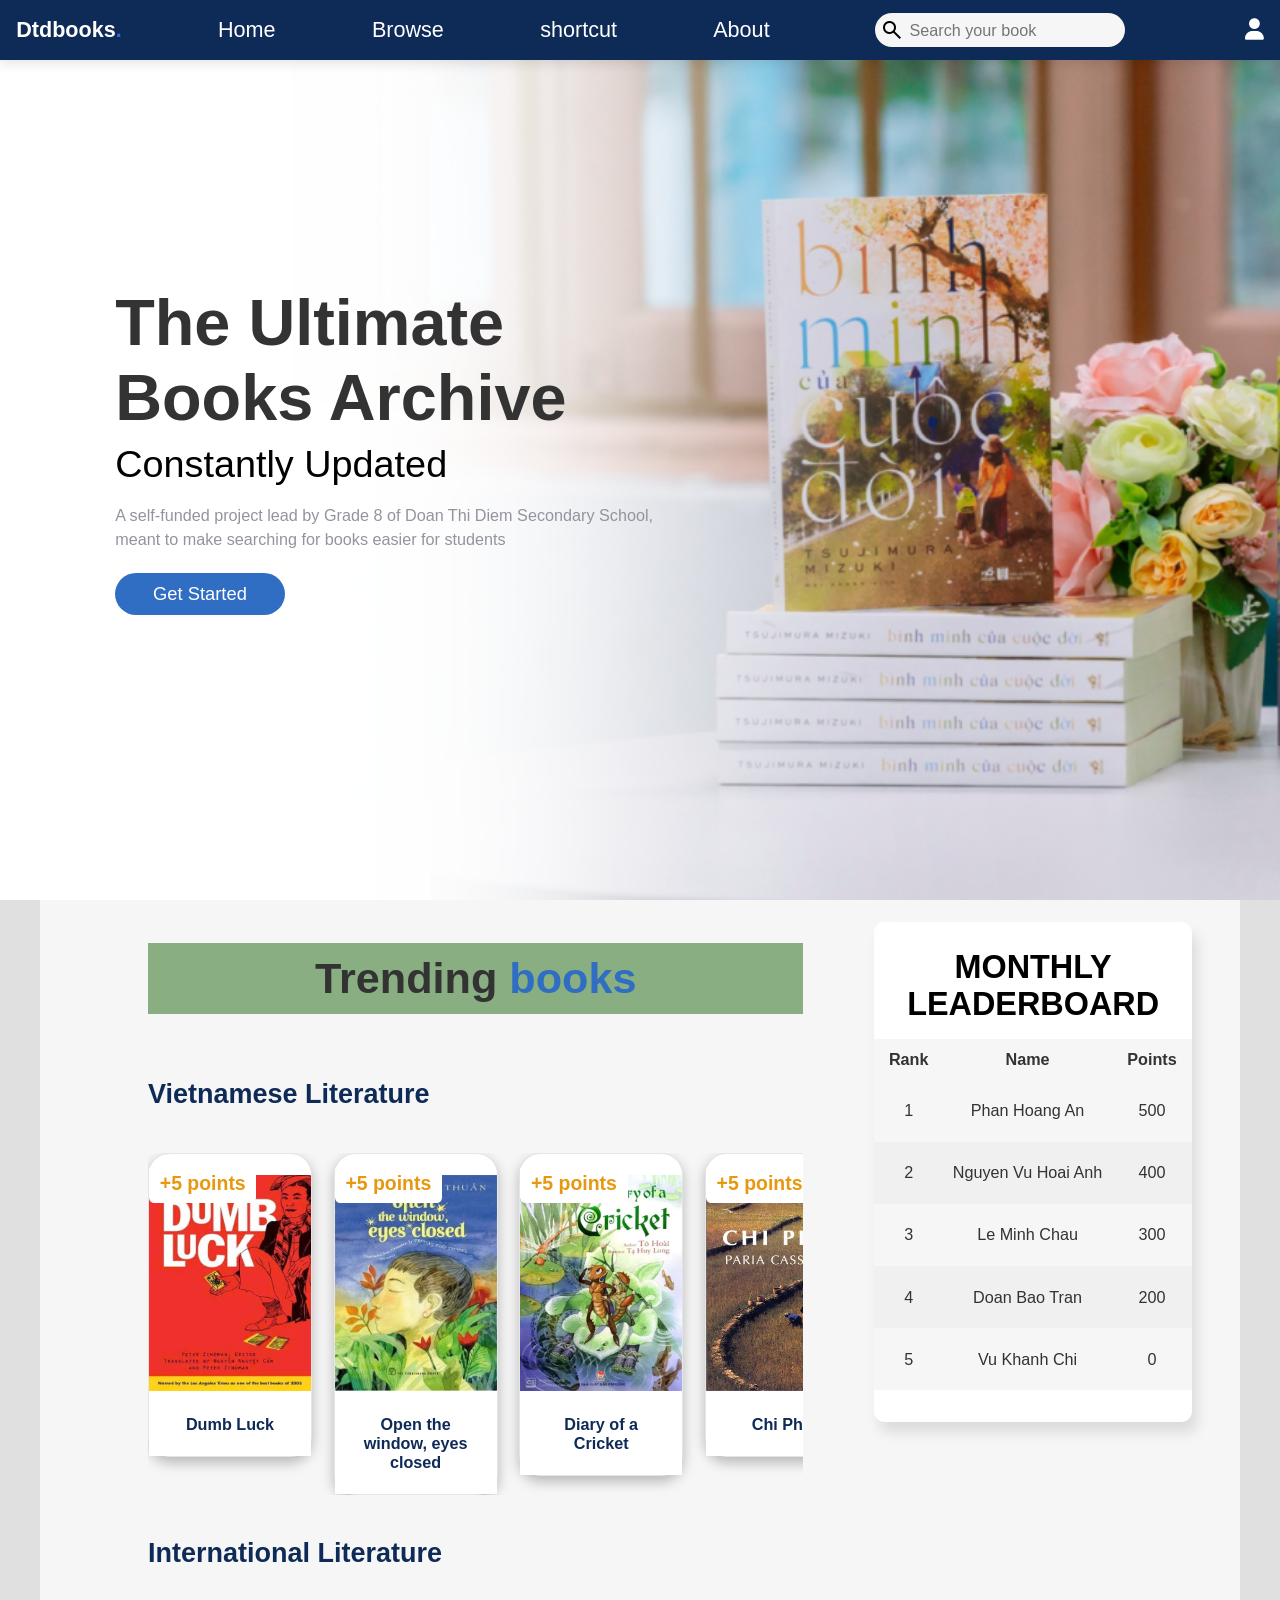
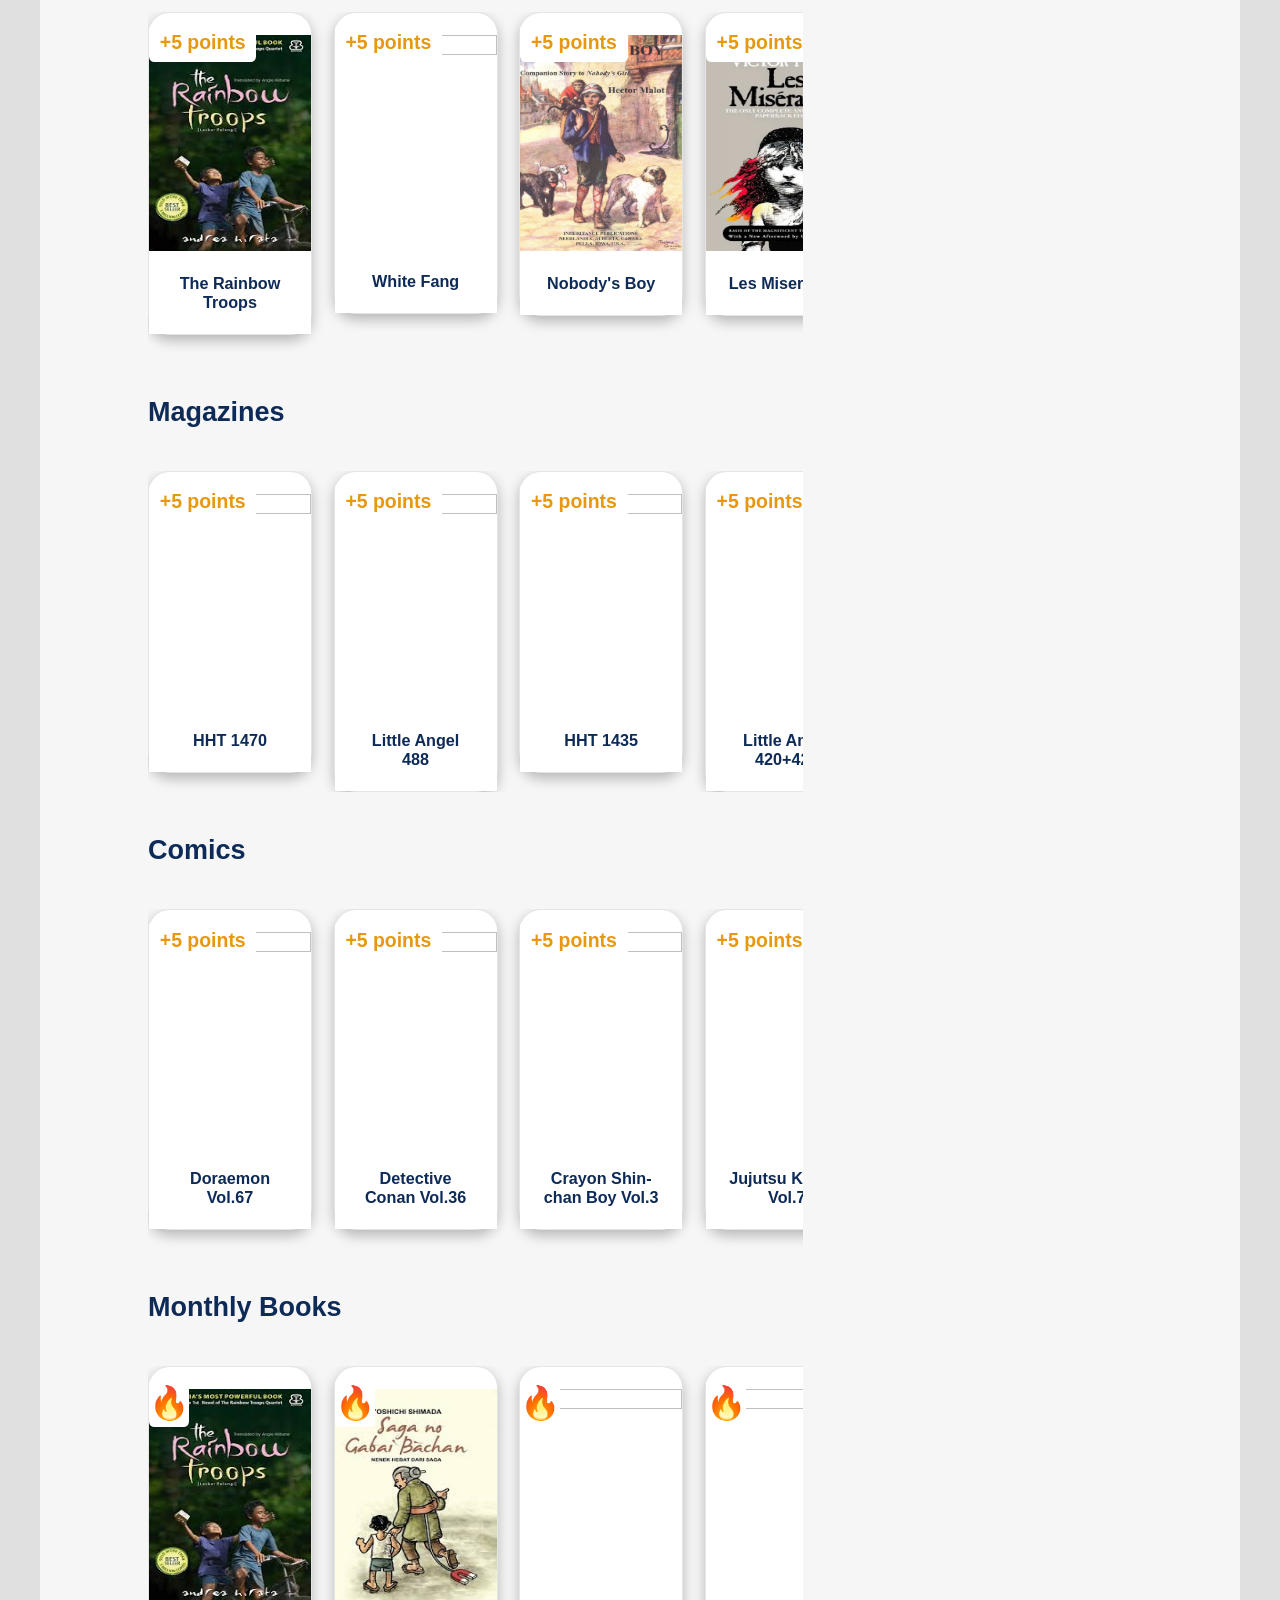
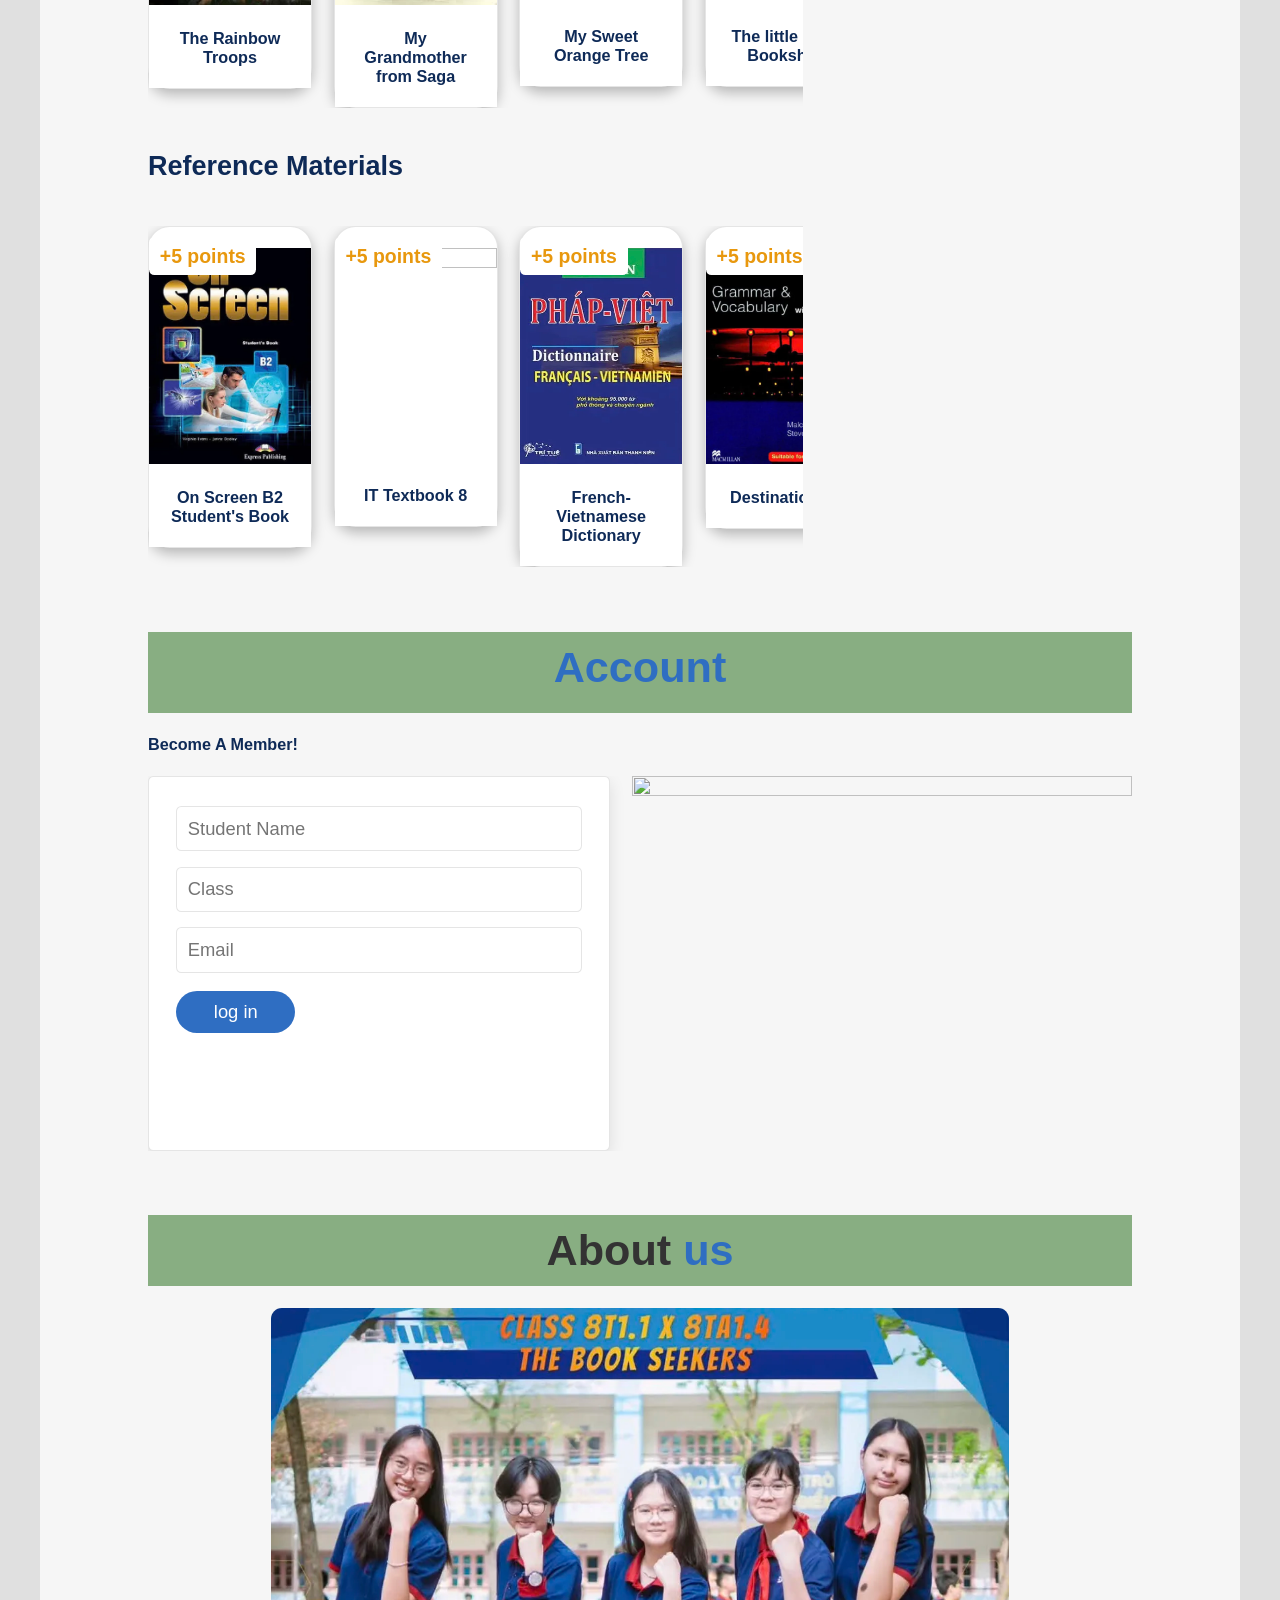
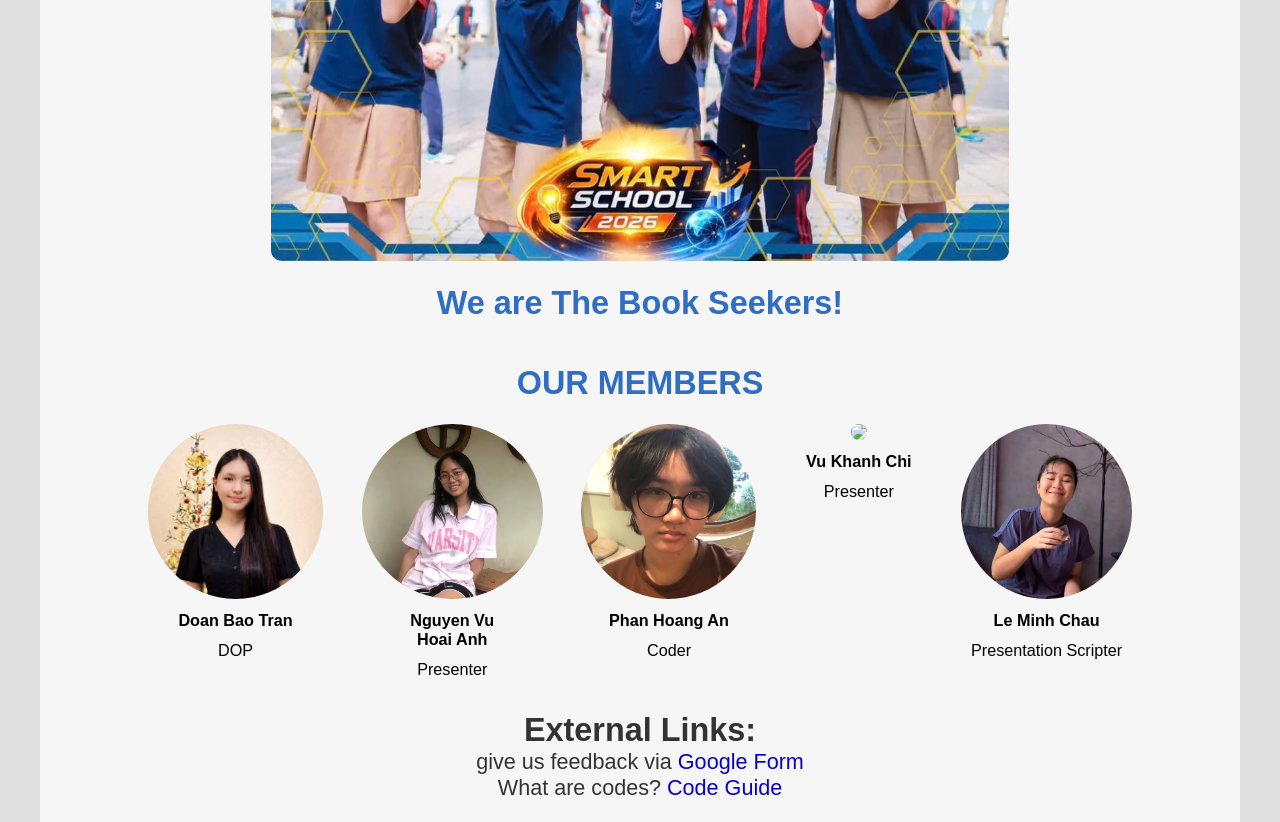
==== commit 438ffa9c: "Update index.html" ====
--- a/index.html
+++ b/index.html
@@ -1014,7 +1014,7 @@
                                 <p>DOP</p>
                             </div>
                             <div class="mem">
-                                <img src="images/tran.png" class="circle">
+                                <img src="images/xoai.webp" class="circle">
                                 <h1>Nguyen Vu <br> Hoai Anh</h1>
                                 <p>Presenter</p>
                             </div>
@@ -1024,12 +1024,12 @@
                                 <p>Coder</p>
                             </div>
                             <div class="mem">
-                                <img src="images/tran.png" class="circle">
+                                <img src="images/cheo.jpeg" class="circle">
                                 <h1>Vu Khanh Chi</h1>
                                 <p>Presenter</p>
                             </div>
                             <div class="mem">
-                                <img src="images/tran.png" class="circle">
+                                <img src="images/chau.webp" class="circle">
                                 <h1>Le Minh Chau</h1>
                                 <p>Presentation Scripter</p>
                             </div>
--- a/style.css
+++ b/style.css
@@ -96,12 +96,21 @@
     box-shadow: #333;
 }
 
-.navbar a {
+.navbar a{
     font-size: 2rem;
     padding: 0 1.5rem;
     color: #ffffff;
     background-color: var(--navy);
 }
+
+
+.bcm a:hover {
+    color: var(--blue);
+    transform: translateX(4px);
+
+}
+
+
 
 .navbar a:hover {
     color: var(--blue);
@@ -135,28 +144,6 @@
 }
 
 
-.icons a {
-    font-size: 3rem;
-    color: #ffffff;
-    margin-right: 2rem;
-}
-
-
-header #toggler {
-
-    display: none;
-}
-
-header .fa-bars {
-
-    font-size: 3rem;
-    color: #333;
-    border-radius: .5rem;
-    padding: .5rem 1.5rem;
-    cursor: pointer;
-    border: .1rem solid rgba(0, 0, 0, .3);
-    display: none;
-}
 
 .home {
     display: flex;
@@ -221,7 +208,19 @@
     position: absolute;
     top: 1rem;
     padding: .7rem 1rem;
-    font-size: 2rem;
+    font-size: 1.8rem;
+    color: rgb(232, 152, 14);
+    background: rgb(255, 255, 255);
+    z-index: 1;
+    border-radius: .5rem;
+font-weight: bold;
+}
+
+.test .boxcontainer .image .quantity1 {
+    position: absolute;
+    top: 1rem;
+    padding: .5rem 0;
+    font-size: 3rem;
     color: var(--blue);
     background: rgb(255, 255, 255);
     z-index: 1;
@@ -294,7 +293,6 @@
     align-items: center;
     position: sticky;
     z-index: 1000;
-    margin-bottom: 70px;
     justify-content: space-between;
     display: flex;
     align-items: center;
@@ -338,6 +336,7 @@
     border: .1rem solid rgba(0, 0, 0, 0.218);
     position: relative;
     display: flex;
+background-color: white;
 
 }
 
@@ -354,7 +353,6 @@
     position: relative;
     font-size: 2rem;
     padding: 2rem;
-
 }
 
 .info .rating {
@@ -459,7 +457,7 @@
     border-radius: 2rem;
     border: .1rem solid rgba(0, 0, 0, .1);
     margin-top: 50px;
-
+background-color: white;
     padding: 1rem;
     border-radius: 12px;
 }
@@ -784,6 +782,8 @@
     border: .1rem solid rgba(0, 0, 0, .1);
     position: relative;
     height: 100%;
+    background-color: white;
+
 
 }
 
@@ -846,6 +846,7 @@
     text-align: center;
     max-height: 500px;
     position: sticky;
+background-color: white;
 
     top: 50px;
 }
@@ -854,6 +855,7 @@
     border-collapse: collapse;
     width: 100%;
 
+background-color: white;
 
 }
 
@@ -897,4 +899,38 @@
     width: 9%;
     height: auto;
     cursor: pointer;
-}+}
+
+.form{
+font-size: 2rem;
+color: #333;
+text-align: center;
+}
+
+.form a{
+    color: rgb(10, 0, 205);
+}
+
+.circle{
+border-radius: 50%;
+    height: 175px;
+object-fit: cover;
+    width: auto;
+}
+.member{
+    display: flex;
+    justify-content: space-between;
+    text-align: center;
+}
+
+.mem h1{
+    padding: 1rem;
+}
+
+.mem p{
+    font-size: 1.5rem;
+}
+
+.form h2{
+    padding-top: 3rem;
+}
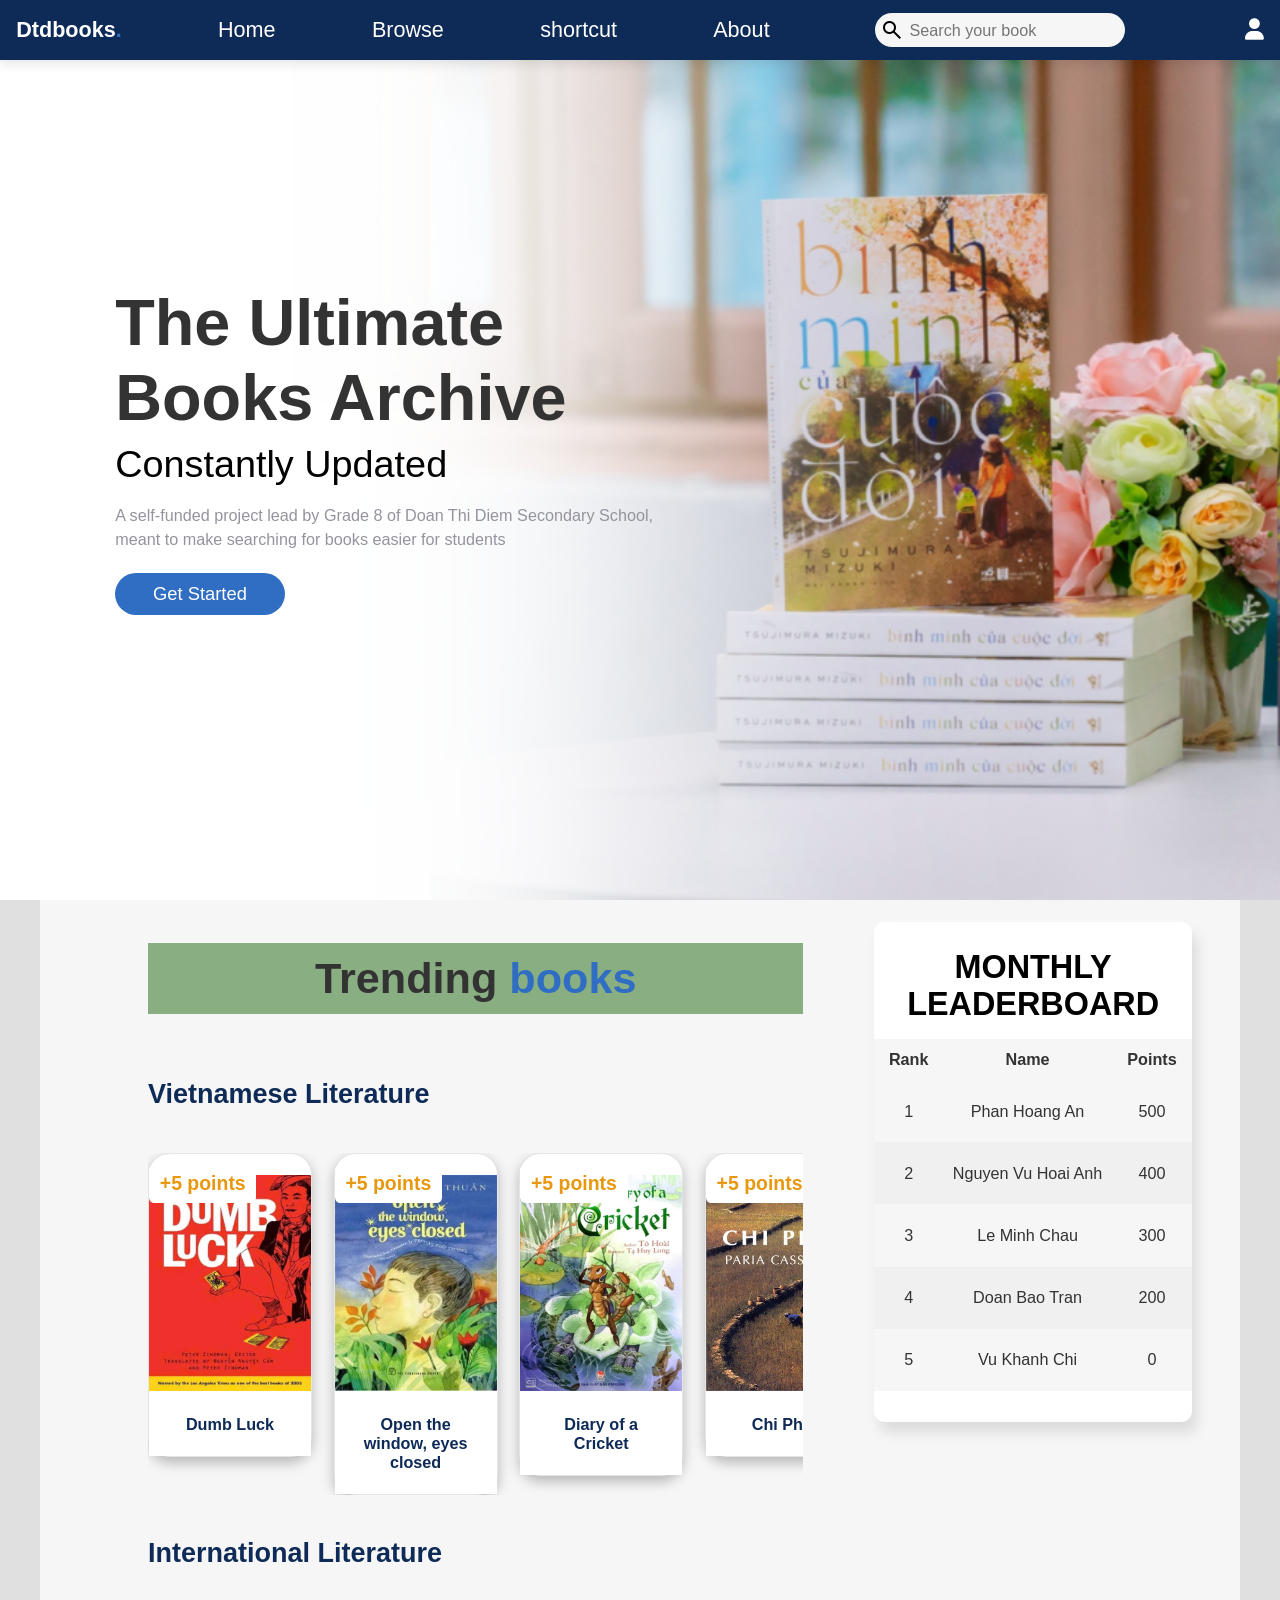
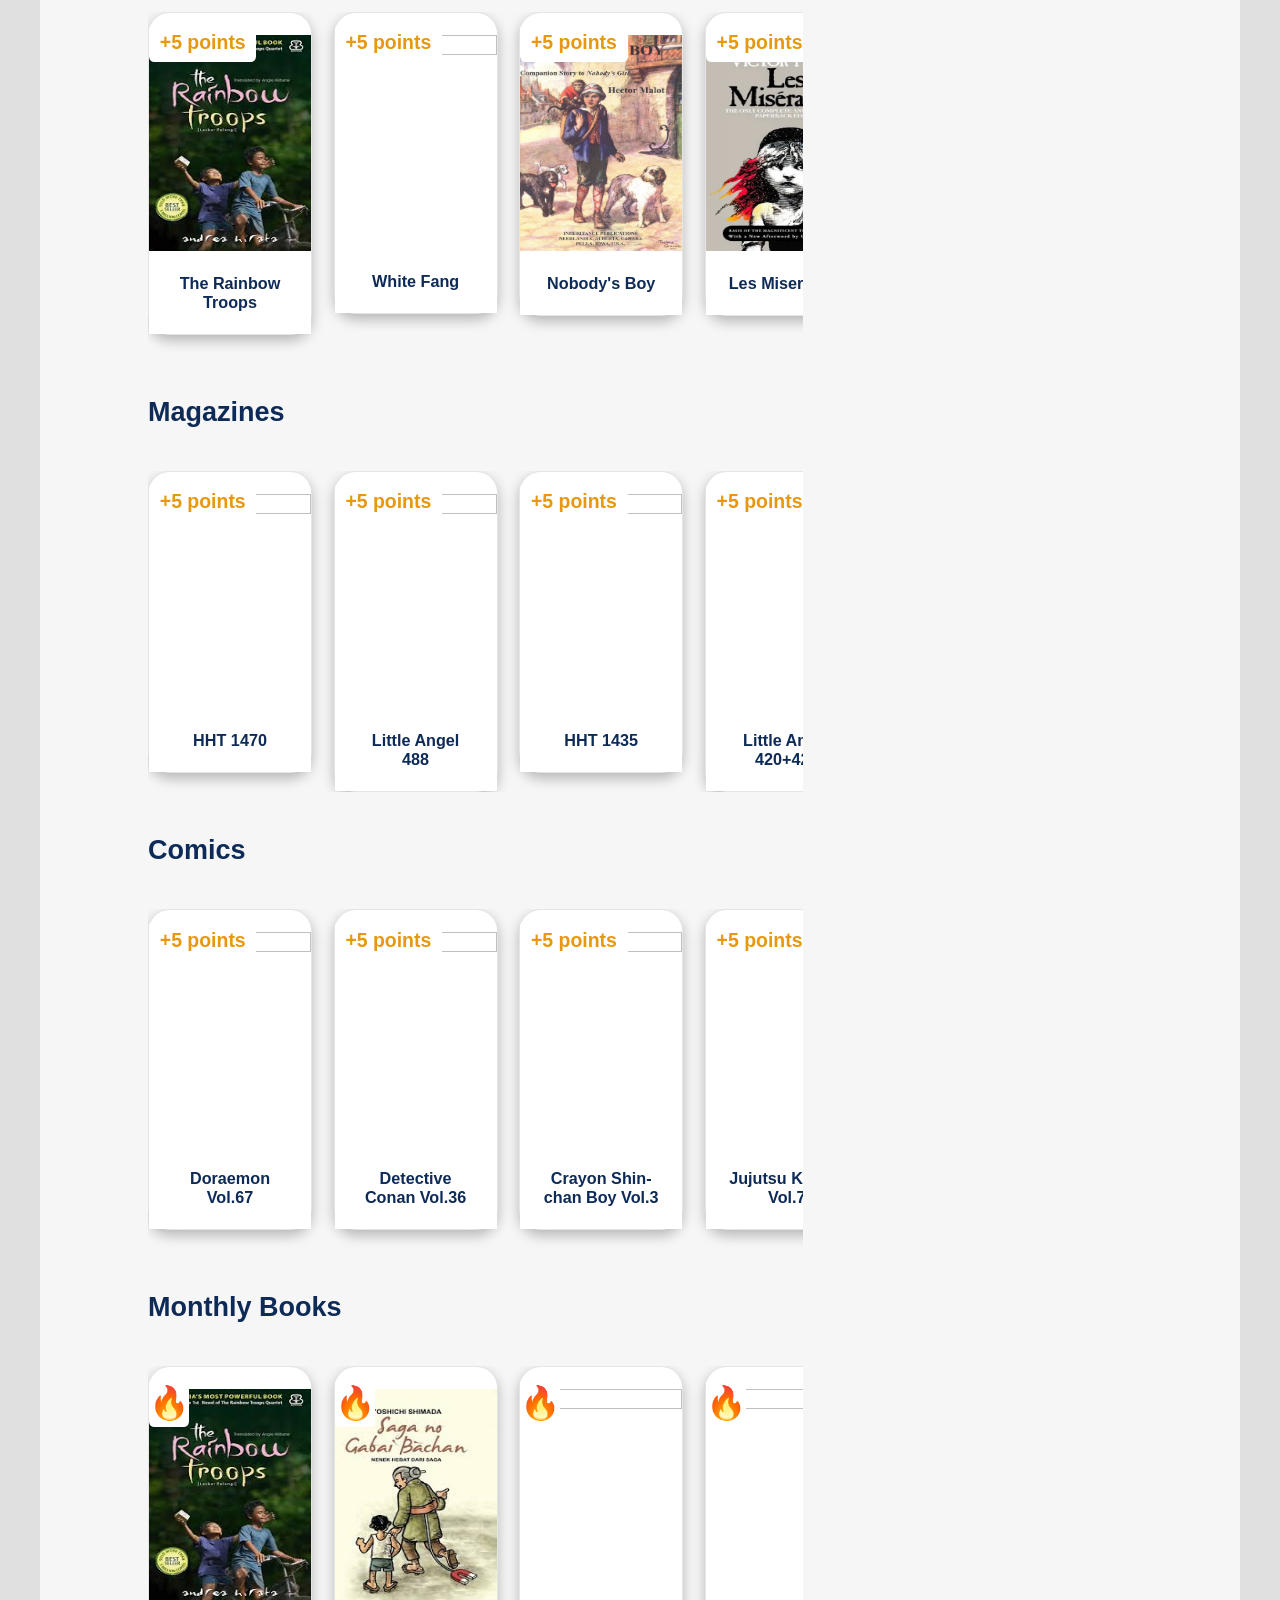
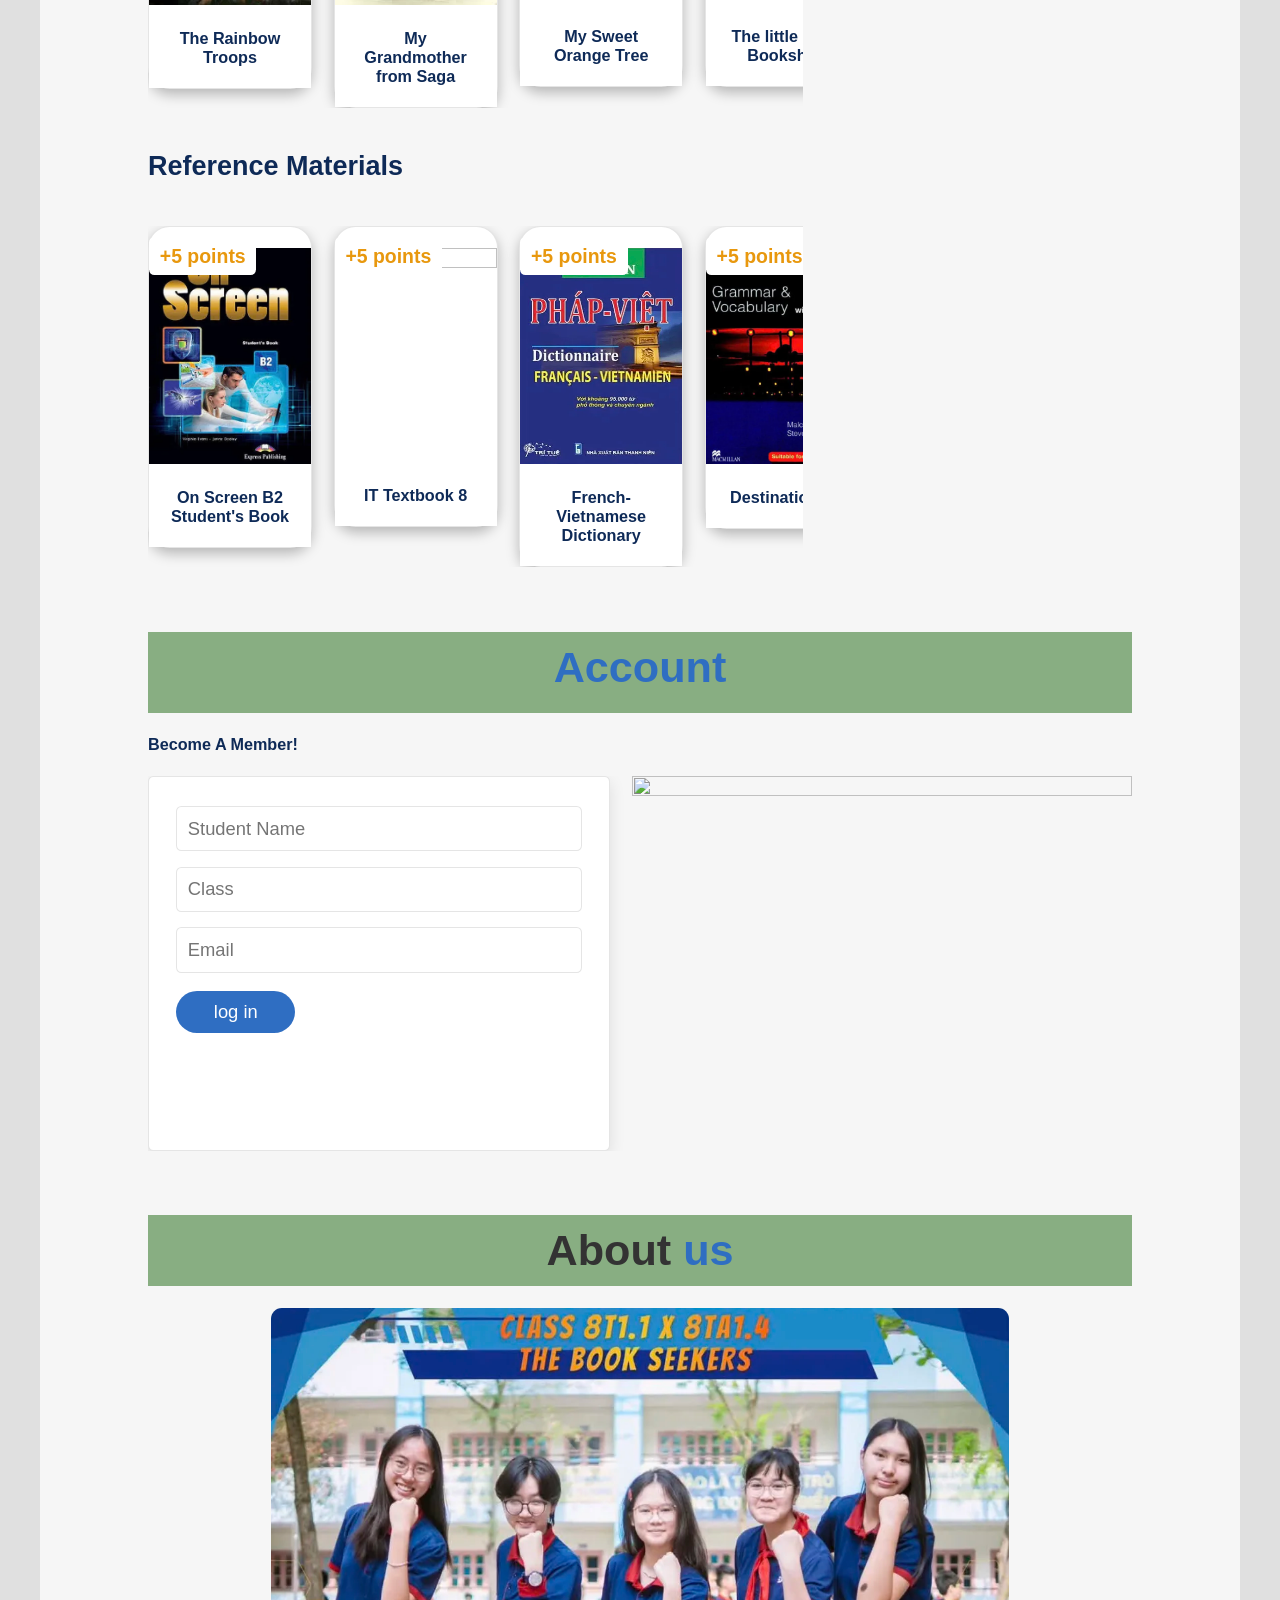
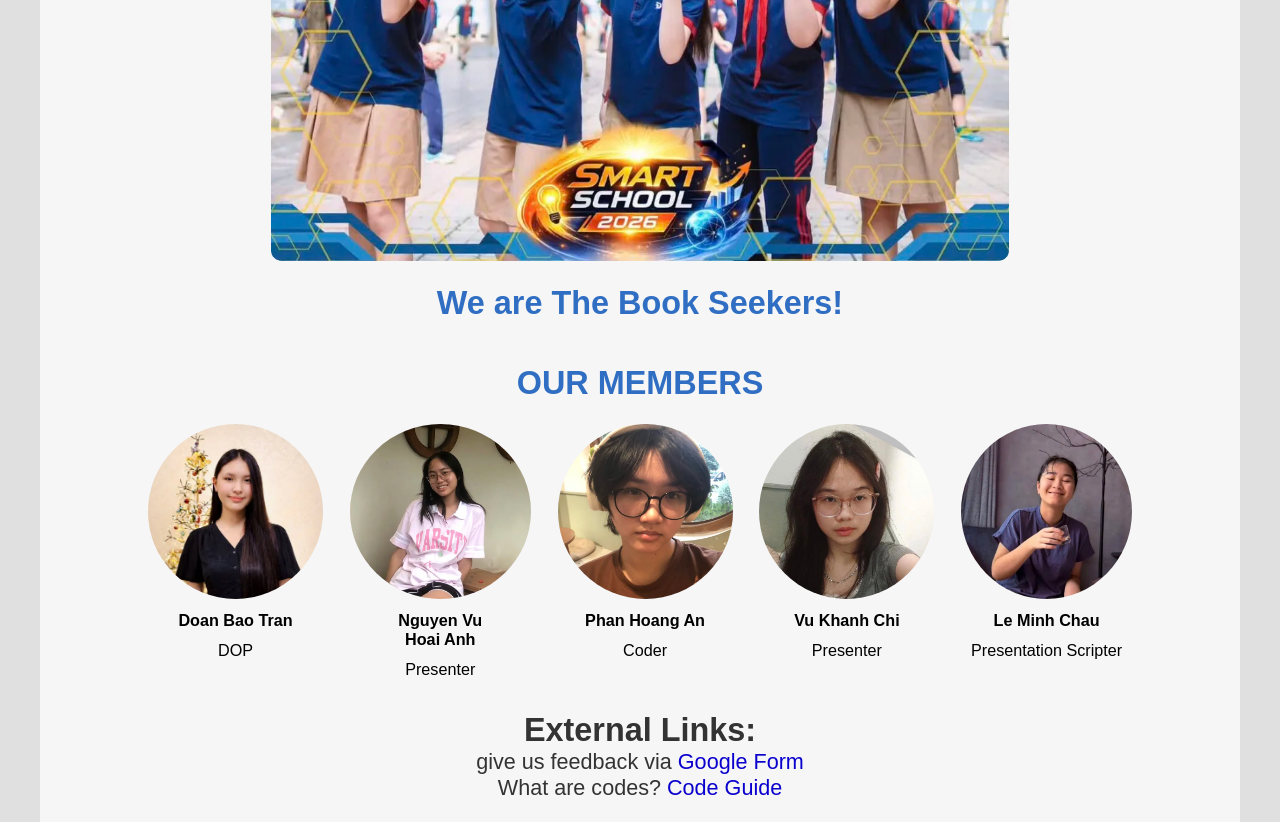
==== commit 3d89a8b1: "Update index.html" ====
--- a/index.html
+++ b/index.html
@@ -1024,7 +1024,7 @@
                                 <p>Coder</p>
                             </div>
                             <div class="mem">
-                                <img src="images/cheo.jpeg" class="circle">
+                                <img src="images/cheo.jpg" class="circle">
                                 <h1>Vu Khanh Chi</h1>
                                 <p>Presenter</p>
                             </div>
